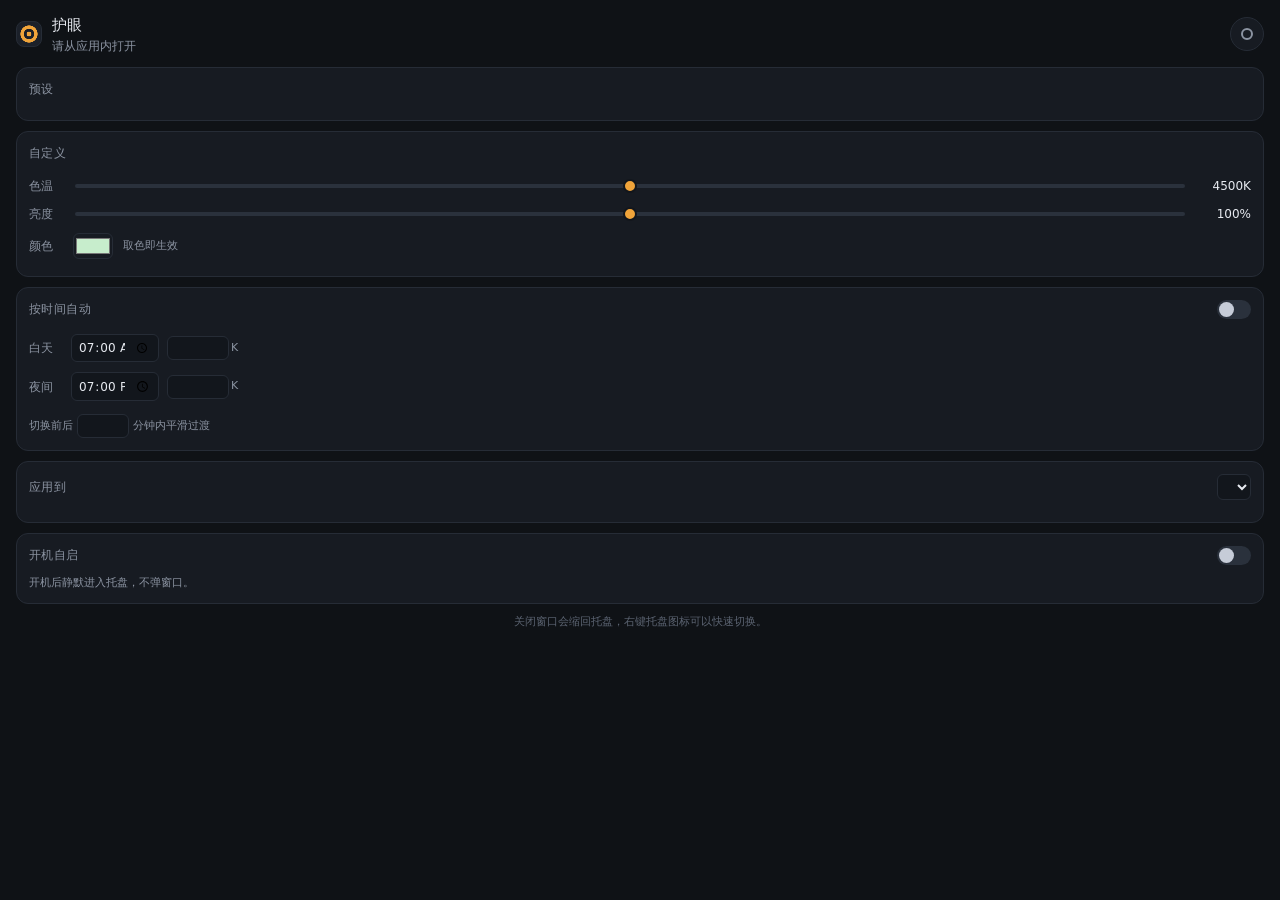
==== app/ui/index.html @ b0a9543a "feat: 初始版本，Windows 双屏护眼工具 - 通过 Gamma 查找表调节色温与滤色，按显示器设备名逐屏独立下发 - Tauri 托盘外壳：7 个预设、自定义色温/亮度/取色、按时间自动平滑" ====
<!doctype html>
<html lang="zh-CN">
  <head>
    <meta charset="utf-8" />
    <meta name="viewport" content="width=device-width, initial-scale=1" />
    <title>护眼</title>
    <link rel="stylesheet" href="style.css" />
  </head>
  <body>
    <header class="head">
      <div class="brand">
        <div class="mark"></div>
        <div class="brand-text">
          <h1>护眼</h1>
          <p id="status" class="sub">正在读取…</p>
        </div>
      </div>
      <button id="power" class="power" title="开关护眼">
        <span class="power-ring"></span>
      </button>
    </header>

    <div id="hdr-warn" class="warn hidden">
      检测到有屏幕开启了 HDR，那块屏上色温调整不会生效。
    </div>

    <section class="card">
      <h2>预设</h2>
      <div id="presets" class="presets"></div>
    </section>

    <section class="card">
      <h2>自定义</h2>
      <p id="autoNote" class="hint hidden">
        自动模式已接管色温，这里的色温暂不生效；亮度仍然有效。
      </p>
      <div class="row">
        <label for="kelvin">色温</label>
        <input id="kelvin" type="range" min="1000" max="6500" step="50" />
        <span id="kelvinVal" class="val">4500K</span>
      </div>
      <div class="row">
        <label for="brightness">亮度</label>
        <input id="brightness" type="range" min="20" max="100" step="1" />
        <span id="brightnessVal" class="val">100%</span>
      </div>
      <div class="row">
        <label for="color">颜色</label>
        <input id="color" type="color" value="#c7edcc" />
        <span class="val muted">取色即生效</span>
      </div>
    </section>

    <section class="card">
      <div class="card-head">
        <h2>按时间自动</h2>
        <label class="switch">
          <input id="auto" type="checkbox" />
          <span class="slider"></span>
        </label>
      </div>
      <div class="schedule">
        <div class="row">
          <label for="dayStart">白天</label>
          <input id="dayStart" type="time" value="07:00" />
          <input id="dayK" class="num" type="number" min="1000" max="6500" step="100" />
          <span class="unit">K</span>
        </div>
        <div class="row">
          <label for="nightStart">夜间</label>
          <input id="nightStart" type="time" value="19:00" />
          <input id="nightK" class="num" type="number" min="1000" max="6500" step="100" />
          <span class="unit">K</span>
        </div>
        <p class="hint">
          切换前后 <input id="transition" class="num small" type="number" min="0" max="180" step="10" /> 分钟内平滑过渡
        </p>
      </div>
    </section>

    <section class="card">
      <div class="card-head">
        <h2>应用到</h2>
        <select id="target"></select>
      </div>
    </section>

    <section class="card">
      <div class="card-head">
        <h2>开机自启</h2>
        <label class="switch">
          <input id="autostart" type="checkbox" />
          <span class="slider"></span>
        </label>
      </div>
      <p class="hint">开机后静默进入托盘，不弹窗口。</p>
    </section>

    <footer class="foot">
      关闭窗口会缩回托盘，右键托盘图标可以快速切换。
    </footer>

    <script src="main.js"></script>
  </body>
</html>
---- app/ui/style.css ----
:root {
  --bg: #0f1216;
  --card: #171b22;
  --border: #262c36;
  --text: #e7eaf0;
  --muted: #8b93a1;
  --accent: #f0a43a;
  --accent-soft: rgba(240, 164, 58, 0.14);
}

* {
  box-sizing: border-box;
}

html,
body {
  margin: 0;
  padding: 0;
  background: var(--bg);
  color: var(--text);
  font-family: system-ui, "Microsoft YaHei", "PingFang SC", sans-serif;
  font-size: 13px;
  line-height: 1.5;
}

body {
  padding: 14px 16px 18px;
  user-select: none;
  -webkit-user-select: none;
}

.hidden {
  display: none !important;
}

.head {
  display: flex;
  align-items: center;
  justify-content: space-between;
  margin-bottom: 12px;
}

.brand {
  display: flex;
  align-items: center;
  gap: 10px;
}

.mark {
  width: 26px;
  height: 26px;
  border-radius: 8px;
  background: radial-gradient(circle at center, var(--accent) 0 2.2px, transparent 2.6px),
    radial-gradient(circle at center, transparent 0 5px, var(--accent) 5.4px 8.4px, transparent 8.8px),
    #1b2029;
  border: 1px solid var(--border);
}

h1 {
  margin: 0;
  font-size: 15px;
  font-weight: 500;
  letter-spacing: 0.3px;
}

.sub {
  margin: 1px 0 0;
  font-size: 11.5px;
  color: var(--muted);
}

.power {
  width: 34px;
  height: 34px;
  border-radius: 50%;
  border: 1px solid var(--border);
  background: var(--card);
  display: grid;
  place-items: center;
  cursor: pointer;
  transition: border-color 0.15s, background 0.15s;
}

.power-ring {
  width: 12px;
  height: 12px;
  border-radius: 50%;
  border: 2px solid var(--muted);
  transition: border-color 0.15s, box-shadow 0.15s;
}

.power.on .power-ring {
  border-color: var(--accent);
  box-shadow: 0 0 10px rgba(240, 164, 58, 0.45);
}

.power:hover {
  border-color: #3a4351;
}

.warn {
  margin-bottom: 10px;
  padding: 8px 10px;
  border-radius: 8px;
  border: 1px solid rgba(240, 164, 58, 0.35);
  background: rgba(240, 164, 58, 0.08);
  color: #e5c48c;
  font-size: 11.5px;
}

.card {
  background: var(--card);
  border: 1px solid var(--border);
  border-radius: 12px;
  padding: 12px;
  margin-bottom: 10px;
}

.card h2 {
  margin: 0 0 10px;
  font-size: 12px;
  font-weight: 500;
  color: var(--muted);
  letter-spacing: 0.4px;
}

.card-head {
  display: flex;
  align-items: center;
  justify-content: space-between;
  margin-bottom: 10px;
}

.card-head h2 {
  margin: 0;
}

.presets {
  display: grid;
  grid-template-columns: repeat(4, 1fr);
  gap: 8px;
}

.preset {
  background: #12161c;
  border: 1px solid var(--border);
  border-radius: 9px;
  padding: 8px 6px 7px;
  cursor: pointer;
  text-align: center;
  transition: border-color 0.15s, background 0.15s, transform 0.1s;
}

.preset:hover {
  border-color: #3a4351;
  transform: translateY(-1px);
}

.preset.active {
  border-color: var(--accent);
  background: var(--accent-soft);
}

.swatch {
  width: 18px;
  height: 18px;
  border-radius: 50%;
  margin: 0 auto 6px;
  border: 1px solid rgba(255, 255, 255, 0.14);
}

.preset-name {
  font-size: 11.5px;
  color: var(--text);
}

.row {
  display: flex;
  align-items: center;
  gap: 10px;
  padding: 5px 0;
}

.row label {
  width: 34px;
  flex: none;
  color: var(--muted);
  font-size: 12px;
}

.val {
  min-width: 54px;
  text-align: right;
  font-variant-numeric: tabular-nums;
  color: var(--text);
  font-size: 12px;
}

.muted {
  color: var(--muted);
  font-size: 11px;
  min-width: auto;
}

input[type="range"] {
  -webkit-appearance: none;
  appearance: none;
  flex: 1;
  height: 4px;
  border-radius: 2px;
  background: #2a313c;
  outline: none;
}

input[type="range"]::-webkit-slider-thumb {
  -webkit-appearance: none;
  width: 14px;
  height: 14px;
  border-radius: 50%;
  background: var(--accent);
  cursor: pointer;
  border: 2px solid #12161c;
}

input[type="color"] {
  width: 40px;
  height: 26px;
  padding: 0;
  border: 1px solid var(--border);
  border-radius: 6px;
  background: transparent;
  cursor: pointer;
}

input[type="time"],
input.num,
select {
  background: #12161c;
  border: 1px solid var(--border);
  border-radius: 6px;
  color: var(--text);
  font-size: 12px;
  padding: 4px 6px;
  font-family: inherit;
  outline: none;
}

input[type="time"] {
  width: 88px;
}

input.num {
  width: 62px;
  text-align: right;
  font-variant-numeric: tabular-nums;
}

input.num.small {
  width: 52px;
}

.unit {
  color: var(--muted);
  font-size: 11px;
  margin-left: -6px;
}

.schedule .row {
  gap: 8px;
}

.hint {
  margin: 8px 0 0;
  color: var(--muted);
  font-size: 11px;
  display: flex;
  align-items: center;
  gap: 4px;
}

select {
  max-width: 220px;
}

.switch {
  position: relative;
  width: 34px;
  height: 19px;
  flex: none;
  cursor: pointer;
}

.switch input {
  opacity: 0;
  width: 0;
  height: 0;
}

.slider {
  position: absolute;
  inset: 0;
  background: #2a313c;
  border-radius: 10px;
  transition: background 0.15s;
}

.slider::before {
  content: "";
  position: absolute;
  width: 15px;
  height: 15px;
  left: 2px;
  top: 2px;
  border-radius: 50%;
  background: #c6ccd8;
  transition: transform 0.15s, background 0.15s;
}

.switch input:checked + .slider {
  background: rgba(240, 164, 58, 0.5);
}

.switch input:checked + .slider::before {
  transform: translateX(15px);
  background: var(--accent);
}

.foot {
  color: #5b6371;
  font-size: 10.5px;
  text-align: center;
  margin-top: 4px;
}

.disabled {
  opacity: 0.42;
  pointer-events: none;
}
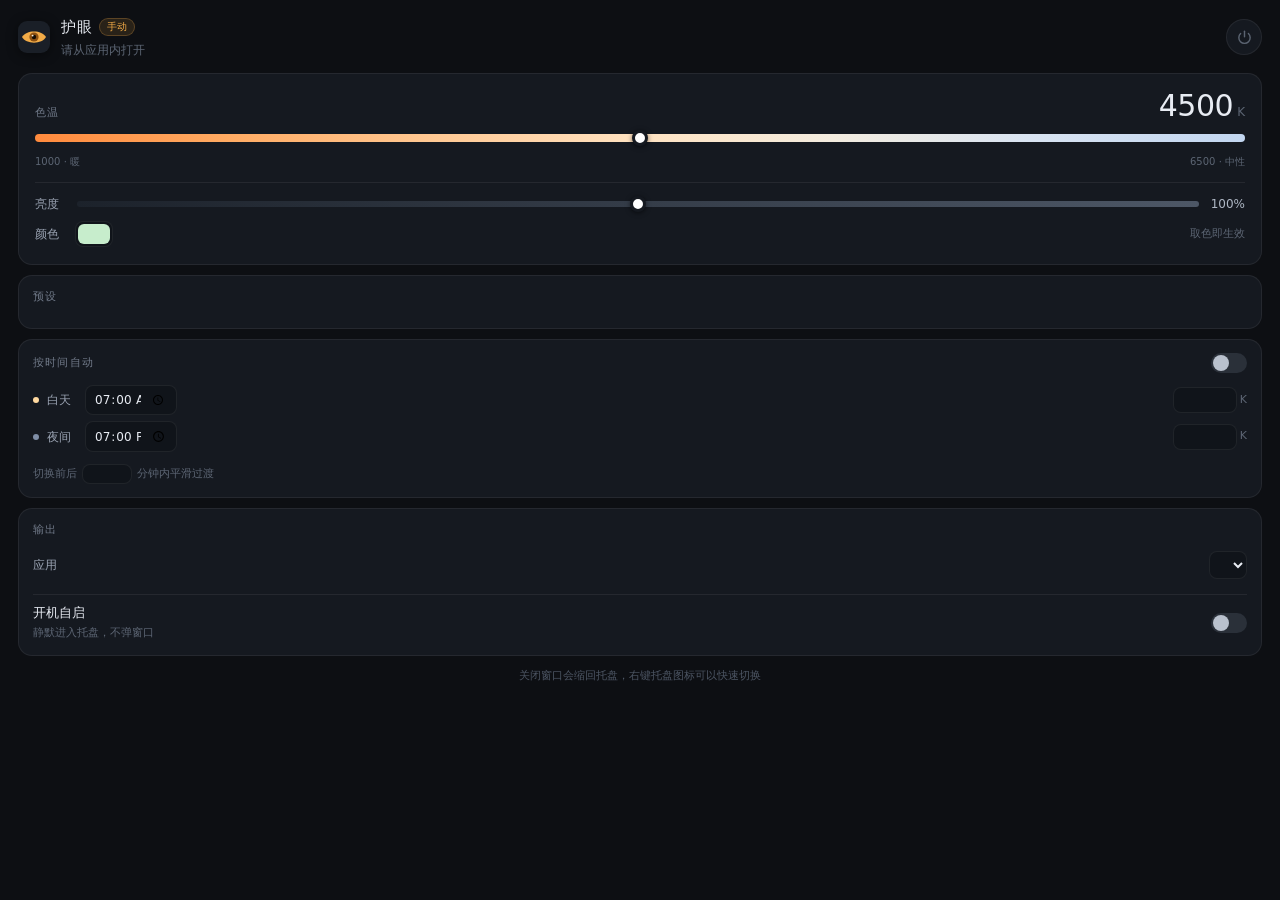
==== commit 17fa49c5: "style: 重做界面与图标，修复任务栏不显示 - 界面重排：大号色温读数、冷暖渐变滑杆、预设卡片网格，输出设置合并为一张卡 - 图标改为杏仁眼造型，32px 下仍能辨认 - 修复窗口从未被显示导致任" ====
--- a/app/ui/index.html
+++ b/app/ui/index.html
@@ -9,14 +9,32 @@
   <body>
     <header class="head">
       <div class="brand">
-        <div class="mark"></div>
-        <div class="brand-text">
-          <h1>护眼</h1>
+        <svg class="mark" viewBox="0 0 32 32" aria-hidden="true">
+          <rect width="32" height="32" rx="9" fill="#1a1f27" />
+          <path d="M4 16 C8 8.5, 24 8.5, 28 16 C24 23.5, 8 23.5, 4 16 Z" fill="#f2ab47" />
+          <circle cx="16" cy="16" r="4.6" fill="#8c5112" />
+          <circle cx="16" cy="16" r="2.2" fill="#140d05" />
+          <circle cx="14.6" cy="14.6" r="0.95" fill="#fff2dc" />
+        </svg>
+        <div class="titles">
+          <div class="title-row">
+            <h1>护眼</h1>
+            <span id="mode" class="pill">手动</span>
+          </div>
           <p id="status" class="sub">正在读取…</p>
         </div>
       </div>
-      <button id="power" class="power" title="开关护眼">
-        <span class="power-ring"></span>
+      <button id="power" class="power" title="开关护眼" aria-label="开关护眼">
+        <svg viewBox="0 0 24 24" aria-hidden="true">
+          <path d="M12 3v8" stroke="currentColor" stroke-width="2" stroke-linecap="round" fill="none" />
+          <path
+            d="M6.5 6.5a8 8 0 1 0 11 0"
+            stroke="currentColor"
+            stroke-width="2"
+            stroke-linecap="round"
+            fill="none"
+          />
+        </svg>
       </button>
     </header>
 
@@ -24,81 +42,97 @@
       检测到有屏幕开启了 HDR，那块屏上色温调整不会生效。
     </div>
 
-    <section class="card">
-      <h2>预设</h2>
-      <div id="presets" class="presets"></div>
-    </section>
+    <main>
+      <section class="card hero">
+        <div class="hero-top">
+          <span class="label">色温</span>
+          <span class="big"><span id="kelvinNum">4500</span><i>K</i></span>
+        </div>
+        <input id="kelvin" class="range-temp" type="range" min="1000" max="6500" step="50" />
+        <div class="scale">
+          <span>1000 · 暖</span>
+          <span>6500 · 中性</span>
+        </div>
 
-    <section class="card">
-      <h2>自定义</h2>
-      <p id="autoNote" class="hint hidden">
-        自动模式已接管色温，这里的色温暂不生效；亮度仍然有效。
-      </p>
-      <div class="row">
-        <label for="kelvin">色温</label>
-        <input id="kelvin" type="range" min="1000" max="6500" step="50" />
-        <span id="kelvinVal" class="val">4500K</span>
-      </div>
-      <div class="row">
-        <label for="brightness">亮度</label>
-        <input id="brightness" type="range" min="20" max="100" step="1" />
-        <span id="brightnessVal" class="val">100%</span>
-      </div>
-      <div class="row">
-        <label for="color">颜色</label>
-        <input id="color" type="color" value="#c7edcc" />
-        <span class="val muted">取色即生效</span>
-      </div>
-    </section>
+        <div class="divider"></div>
 
-    <section class="card">
-      <div class="card-head">
-        <h2>按时间自动</h2>
-        <label class="switch">
-          <input id="auto" type="checkbox" />
-          <span class="slider"></span>
-        </label>
-      </div>
-      <div class="schedule">
         <div class="row">
-          <label for="dayStart">白天</label>
-          <input id="dayStart" type="time" value="07:00" />
-          <input id="dayK" class="num" type="number" min="1000" max="6500" step="100" />
-          <span class="unit">K</span>
+          <label for="brightness">亮度</label>
+          <input id="brightness" class="range-dim" type="range" min="20" max="100" />
+          <span id="brightnessVal" class="val">100%</span>
         </div>
         <div class="row">
-          <label for="nightStart">夜间</label>
-          <input id="nightStart" type="time" value="19:00" />
-          <input id="nightK" class="num" type="number" min="1000" max="6500" step="100" />
-          <span class="unit">K</span>
+          <label for="color">颜色</label>
+          <input id="color" type="color" value="#c7edcc" />
+          <span class="val muted">取色即生效</span>
         </div>
-        <p class="hint">
-          切换前后 <input id="transition" class="num small" type="number" min="0" max="180" step="10" /> 分钟内平滑过渡
+
+        <p id="autoNote" class="hint hidden">
+          自动模式已接管色温，上面的色温暂不生效；亮度仍然有效。
         </p>
-      </div>
-    </section>
+      </section>
 
-    <section class="card">
-      <div class="card-head">
-        <h2>应用到</h2>
-        <select id="target"></select>
-      </div>
-    </section>
+      <section class="card">
+        <div class="card-head">
+          <h2>预设</h2>
+        </div>
+        <div id="presets" class="presets"></div>
+      </section>
 
-    <section class="card">
-      <div class="card-head">
-        <h2>开机自启</h2>
-        <label class="switch">
-          <input id="autostart" type="checkbox" />
-          <span class="slider"></span>
-        </label>
-      </div>
-      <p class="hint">开机后静默进入托盘，不弹窗口。</p>
-    </section>
+      <section class="card">
+        <div class="card-head">
+          <h2>按时间自动</h2>
+          <label class="switch">
+            <input id="auto" type="checkbox" />
+            <span class="slider"></span>
+          </label>
+        </div>
+        <div class="schedule">
+          <div class="time-row">
+            <span class="dot day"></span>
+            <span class="time-label">白天</span>
+            <input id="dayStart" type="time" value="07:00" />
+            <input id="dayK" class="num" type="number" min="1000" max="6500" step="100" />
+            <span class="unit">K</span>
+          </div>
+          <div class="time-row">
+            <span class="dot night"></span>
+            <span class="time-label">夜间</span>
+            <input id="nightStart" type="time" value="19:00" />
+            <input id="nightK" class="num" type="number" min="1000" max="6500" step="100" />
+            <span class="unit">K</span>
+          </div>
+          <p class="hint">
+            切换前后
+            <input id="transition" class="num small" type="number" min="0" max="180" step="10" />
+            分钟内平滑过渡
+          </p>
+        </div>
+      </section>
 
-    <footer class="foot">
-      关闭窗口会缩回托盘，右键托盘图标可以快速切换。
-    </footer>
+      <section class="card">
+        <div class="card-head">
+          <h2>输出</h2>
+        </div>
+        <div class="row">
+          <label for="target">应用</label>
+          <select id="target"></select>
+        </div>
+        <div class="divider soft"></div>
+        <div class="switch-row">
+          <div class="switch-text">
+            <div class="switch-title">开机自启</div>
+            <div class="switch-desc">静默进入托盘，不弹窗口</div>
+          </div>
+          <label class="switch">
+            <input id="autostart" type="checkbox" />
+            <span class="slider"></span>
+          </label>
+        </div>
+      </section>
+    </main>
+
+    <footer class="foot">关闭窗口会缩回托盘，右键托盘图标可以快速切换</footer>
 
     <script src="main.js"></script>
   </body>
--- a/app/ui/style.css
+++ b/app/ui/style.css
@@ -1,11 +1,14 @@
 :root {
-  --bg: #0f1216;
-  --card: #171b22;
-  --border: #262c36;
-  --text: #e7eaf0;
-  --muted: #8b93a1;
-  --accent: #f0a43a;
-  --accent-soft: rgba(240, 164, 58, 0.14);
+  --bg: #0d0f13;
+  --surface: #151920;
+  --surface-2: #10141a;
+  --line: rgba(255, 255, 255, 0.065);
+  --line-strong: rgba(255, 255, 255, 0.14);
+  --text: #e8ecf3;
+  --dim: #9aa3b2;
+  --faint: #5c6573;
+  --accent: #f2ab47;
+  --accent-soft: rgba(242, 171, 71, 0.12);
 }
 
 * {
@@ -24,11 +27,24 @@
 }
 
 body {
-  padding: 14px 16px 18px;
+  padding: 16px 18px 10px;
   user-select: none;
   -webkit-user-select: none;
 }
 
+::-webkit-scrollbar {
+  width: 8px;
+}
+
+::-webkit-scrollbar-thumb {
+  background: #262c36;
+  border-radius: 4px;
+}
+
+::-webkit-scrollbar-track {
+  background: transparent;
+}
+
 .hidden {
   display: none !important;
 }
@@ -37,102 +53,272 @@
   display: flex;
   align-items: center;
   justify-content: space-between;
-  margin-bottom: 12px;
+  margin-bottom: 14px;
 }
 
 .brand {
   display: flex;
   align-items: center;
-  gap: 10px;
+  gap: 11px;
+  min-width: 0;
 }
 
 .mark {
-  width: 26px;
-  height: 26px;
-  border-radius: 8px;
-  background: radial-gradient(circle at center, var(--accent) 0 2.2px, transparent 2.6px),
-    radial-gradient(circle at center, transparent 0 5px, var(--accent) 5.4px 8.4px, transparent 8.8px),
-    #1b2029;
-  border: 1px solid var(--border);
+  width: 32px;
+  height: 32px;
+  flex: none;
+  filter: drop-shadow(0 2px 6px rgba(0, 0, 0, 0.45));
+}
+
+.titles {
+  min-width: 0;
+}
+
+.title-row {
+  display: flex;
+  align-items: center;
+  gap: 7px;
 }
 
 h1 {
   margin: 0;
   font-size: 15px;
   font-weight: 500;
-  letter-spacing: 0.3px;
+  letter-spacing: 0.5px;
+}
+
+.pill {
+  font-size: 10px;
+  line-height: 1;
+  padding: 3px 7px;
+  border-radius: 999px;
+  color: var(--accent);
+  background: var(--accent-soft);
+  border: 1px solid rgba(242, 171, 71, 0.25);
+}
+
+.pill.off {
+  color: var(--faint);
+  background: rgba(255, 255, 255, 0.04);
+  border-color: var(--line);
 }
 
 .sub {
-  margin: 1px 0 0;
+  margin: 3px 0 0;
   font-size: 11.5px;
-  color: var(--muted);
+  color: var(--faint);
+  white-space: nowrap;
+  overflow: hidden;
+  text-overflow: ellipsis;
 }
 
 .power {
-  width: 34px;
-  height: 34px;
+  width: 36px;
+  height: 36px;
+  flex: none;
   border-radius: 50%;
-  border: 1px solid var(--border);
-  background: var(--card);
+  border: 1px solid var(--line);
+  background: var(--surface);
+  color: var(--faint);
   display: grid;
   place-items: center;
   cursor: pointer;
-  transition: border-color 0.15s, background 0.15s;
-}
-
-.power-ring {
-  width: 12px;
-  height: 12px;
-  border-radius: 50%;
-  border: 2px solid var(--muted);
-  transition: border-color 0.15s, box-shadow 0.15s;
-}
-
-.power.on .power-ring {
-  border-color: var(--accent);
-  box-shadow: 0 0 10px rgba(240, 164, 58, 0.45);
+  transition: color 0.18s, border-color 0.18s, box-shadow 0.18s, transform 0.1s;
+}
+
+.power svg {
+  width: 17px;
+  height: 17px;
 }
 
 .power:hover {
-  border-color: #3a4351;
+  border-color: var(--line-strong);
+  color: var(--dim);
+}
+
+.power:active {
+  transform: scale(0.94);
+}
+
+.power.on {
+  color: var(--accent);
+  border-color: rgba(242, 171, 71, 0.45);
+  box-shadow: 0 0 14px rgba(242, 171, 71, 0.18);
 }
 
 .warn {
   margin-bottom: 10px;
-  padding: 8px 10px;
+  padding: 9px 11px;
+  border-radius: 10px;
+  border: 1px solid rgba(242, 171, 71, 0.25);
+  background: rgba(242, 171, 71, 0.07);
+  color: #dcbe8c;
+  font-size: 11.5px;
+  line-height: 1.6;
+}
+
+.card {
+  background: var(--surface);
+  border: 1px solid var(--line);
+  border-radius: 14px;
+  padding: 13px 14px;
+  margin-bottom: 10px;
+}
+
+.card h2 {
+  margin: 0;
+  font-size: 11px;
+  font-weight: 500;
+  letter-spacing: 1.2px;
+  color: #717a89;
+}
+
+.card-head {
+  display: flex;
+  align-items: center;
+  justify-content: space-between;
+  margin-bottom: 9px;
+}
+
+.hero {
+  padding: 15px 16px 13px;
+}
+
+.hero-top {
+  display: flex;
+  align-items: baseline;
+  justify-content: space-between;
+  margin-bottom: 2px;
+}
+
+.label {
+  font-size: 11px;
+  letter-spacing: 1.2px;
+  color: #717a89;
+}
+
+.big {
+  font-size: 30px;
+  font-weight: 300;
+  letter-spacing: -0.5px;
+  font-variant-numeric: tabular-nums;
+  line-height: 1.1;
+}
+
+.big i {
+  font-style: normal;
+  font-size: 12px;
+  color: var(--faint);
+  margin-left: 4px;
+  letter-spacing: 0;
+}
+
+input[type="range"] {
+  -webkit-appearance: none;
+  appearance: none;
+  width: 100%;
+  outline: none;
+  border-radius: 5px;
+  cursor: pointer;
+}
+
+input[type="range"]::-webkit-slider-thumb {
+  -webkit-appearance: none;
+  width: 16px;
+  height: 16px;
+  border-radius: 50%;
+  background: #ffffff;
+  border: 3px solid var(--surface);
+  box-shadow: 0 1px 5px rgba(0, 0, 0, 0.55);
+  cursor: grab;
+}
+
+input[type="range"]::-webkit-slider-thumb:active {
+  cursor: grabbing;
+}
+
+.range-temp {
+  height: 8px;
+  margin: 10px 0 0;
+  background: linear-gradient(
+    90deg,
+    #ff8a3d 0%,
+    #ffab63 16%,
+    #ffc994 33%,
+    #ffe3c2 50%,
+    #f3ecdf 66%,
+    #d9e4f2 82%,
+    #c2d6f0 100%
+  );
+}
+
+.range-dim {
+  height: 6px;
+  background: linear-gradient(90deg, #1c222b, #4d5766);
+}
+
+.scale {
+  display: flex;
+  justify-content: space-between;
+  margin-top: 7px;
+  font-size: 10px;
+  color: var(--faint);
+}
+
+.divider {
+  height: 1px;
+  background: var(--line);
+  margin: 13px 0 8px;
+}
+
+.divider.soft {
+  margin: 11px 0 9px;
+}
+
+.row {
+  display: flex;
+  align-items: center;
+  gap: 10px;
+  padding: 4px 0;
+}
+
+.row label {
+  width: 30px;
+  flex: none;
+  font-size: 12px;
+  color: var(--dim);
+}
+
+.val {
+  margin-left: auto;
+  font-size: 12px;
+  color: #aeb7c4;
+  font-variant-numeric: tabular-nums;
+  white-space: nowrap;
+}
+
+.val.muted {
+  color: var(--faint);
+  font-size: 11px;
+}
+
+input[type="color"] {
+  width: 38px;
+  height: 26px;
+  padding: 2px;
+  border: 1px solid var(--line);
   border-radius: 8px;
-  border: 1px solid rgba(240, 164, 58, 0.35);
-  background: rgba(240, 164, 58, 0.08);
-  color: #e5c48c;
-  font-size: 11.5px;
-}
-
-.card {
-  background: var(--card);
-  border: 1px solid var(--border);
-  border-radius: 12px;
-  padding: 12px;
-  margin-bottom: 10px;
-}
-
-.card h2 {
-  margin: 0 0 10px;
-  font-size: 12px;
-  font-weight: 500;
-  color: var(--muted);
-  letter-spacing: 0.4px;
-}
-
-.card-head {
-  display: flex;
-  align-items: center;
-  justify-content: space-between;
-  margin-bottom: 10px;
-}
-
-.card-head h2 {
-  margin: 0;
+  background: var(--surface-2);
+  cursor: pointer;
+}
+
+input[type="color"]::-webkit-color-swatch-wrapper {
+  padding: 0;
+}
+
+input[type="color"]::-webkit-color-swatch {
+  border: none;
+  border-radius: 6px;
 }
 
 .presets {
@@ -142,150 +328,137 @@
 }
 
 .preset {
-  background: #12161c;
-  border: 1px solid var(--border);
-  border-radius: 9px;
-  padding: 8px 6px 7px;
+  display: flex;
+  flex-direction: column;
+  align-items: center;
+  gap: 7px;
+  padding: 10px 4px 8px;
+  background: var(--surface-2);
+  border: 1px solid var(--line);
+  border-radius: 11px;
   cursor: pointer;
-  text-align: center;
-  transition: border-color 0.15s, background 0.15s, transform 0.1s;
+  transition: border-color 0.16s, background 0.16s, transform 0.1s;
 }
 
 .preset:hover {
-  border-color: #3a4351;
+  border-color: var(--line-strong);
   transform: translateY(-1px);
 }
 
+.preset:active {
+  transform: translateY(0);
+}
+
 .preset.active {
-  border-color: var(--accent);
+  border-color: rgba(242, 171, 71, 0.5);
   background: var(--accent-soft);
 }
 
-.swatch {
-  width: 18px;
-  height: 18px;
+.sw {
+  width: 20px;
+  height: 20px;
   border-radius: 50%;
-  margin: 0 auto 6px;
-  border: 1px solid rgba(255, 255, 255, 0.14);
-}
-
-.preset-name {
-  font-size: 11.5px;
-  color: var(--text);
-}
-
-.row {
-  display: flex;
-  align-items: center;
-  gap: 10px;
-  padding: 5px 0;
-}
-
-.row label {
-  width: 34px;
+  border: 1px solid rgba(255, 255, 255, 0.18);
+  box-shadow: inset 0 -3px 6px rgba(0, 0, 0, 0.22);
+}
+
+.nm {
+  font-size: 11px;
+  color: #c4ccd8;
+  line-height: 1;
+}
+
+.preset.active .nm {
+  color: var(--accent);
+}
+
+.schedule .time-row {
+  display: flex;
+  align-items: center;
+  gap: 8px;
+  padding: 3px 0;
+}
+
+.dot {
+  width: 6px;
+  height: 6px;
+  border-radius: 50%;
   flex: none;
-  color: var(--muted);
+}
+
+.dot.day {
+  background: #ffd9a0;
+}
+
+.dot.night {
+  background: #7f8ea6;
+}
+
+.time-label {
+  width: 30px;
   font-size: 12px;
-}
-
-.val {
-  min-width: 54px;
-  text-align: right;
-  font-variant-numeric: tabular-nums;
-  color: var(--text);
-  font-size: 12px;
-}
-
-.muted {
-  color: var(--muted);
-  font-size: 11px;
-  min-width: auto;
-}
-
-input[type="range"] {
-  -webkit-appearance: none;
-  appearance: none;
-  flex: 1;
-  height: 4px;
-  border-radius: 2px;
-  background: #2a313c;
-  outline: none;
-}
-
-input[type="range"]::-webkit-slider-thumb {
-  -webkit-appearance: none;
-  width: 14px;
-  height: 14px;
-  border-radius: 50%;
-  background: var(--accent);
-  cursor: pointer;
-  border: 2px solid #12161c;
-}
-
-input[type="color"] {
-  width: 40px;
-  height: 26px;
-  padding: 0;
-  border: 1px solid var(--border);
-  border-radius: 6px;
-  background: transparent;
-  cursor: pointer;
+  color: var(--dim);
 }
 
 input[type="time"],
 input.num,
 select {
-  background: #12161c;
-  border: 1px solid var(--border);
-  border-radius: 6px;
+  background: var(--surface-2);
+  border: 1px solid var(--line);
+  border-radius: 8px;
   color: var(--text);
   font-size: 12px;
-  padding: 4px 6px;
+  padding: 5px 8px;
   font-family: inherit;
   outline: none;
+  transition: border-color 0.16s;
+}
+
+input[type="time"]:hover,
+input.num:hover,
+select:hover {
+  border-color: var(--line-strong);
+}
+
+input[type="time"]:focus,
+input.num:focus,
+select:focus {
+  border-color: rgba(242, 171, 71, 0.45);
 }
 
 input[type="time"] {
-  width: 88px;
+  width: 92px;
 }
 
 input.num {
-  width: 62px;
+  width: 64px;
   text-align: right;
   font-variant-numeric: tabular-nums;
+  margin-left: auto;
 }
 
 input.num.small {
-  width: 52px;
+  width: 50px;
+  margin-left: 0;
+  display: inline-block;
+  padding: 2px 6px;
 }
 
 .unit {
-  color: var(--muted);
-  font-size: 11px;
-  margin-left: -6px;
-}
-
-.schedule .row {
-  gap: 8px;
-}
-
-.hint {
-  margin: 8px 0 0;
-  color: var(--muted);
-  font-size: 11px;
-  display: flex;
-  align-items: center;
-  gap: 4px;
+  color: var(--faint);
+  font-size: 11px;
+  margin-left: -5px;
 }
 
 select {
-  max-width: 220px;
+  margin-left: auto;
+  max-width: 230px;
 }
 
 .switch {
   position: relative;
-  width: 34px;
-  height: 19px;
+  width: 36px;
+  height: 20px;
   flex: none;
   cursor: pointer;
 }
@@ -299,40 +472,64 @@
 .slider {
   position: absolute;
   inset: 0;
-  background: #2a313c;
+  background: #2a3039;
   border-radius: 10px;
-  transition: background 0.15s;
+  transition: background 0.18s;
 }
 
 .slider::before {
   content: "";
   position: absolute;
-  width: 15px;
-  height: 15px;
+  width: 16px;
+  height: 16px;
   left: 2px;
   top: 2px;
   border-radius: 50%;
-  background: #c6ccd8;
-  transition: transform 0.15s, background 0.15s;
+  background: #b9c1cd;
+  transition: transform 0.18s, background 0.18s;
 }
 
 .switch input:checked + .slider {
-  background: rgba(240, 164, 58, 0.5);
+  background: rgba(242, 171, 71, 0.55);
 }
 
 .switch input:checked + .slider::before {
-  transform: translateX(15px);
+  transform: translateX(16px);
   background: var(--accent);
 }
 
+.switch-row {
+  display: flex;
+  align-items: center;
+  justify-content: space-between;
+  gap: 12px;
+}
+
+.switch-title {
+  font-size: 12.5px;
+  color: var(--text);
+}
+
+.switch-desc {
+  margin-top: 2px;
+  font-size: 11px;
+  color: var(--faint);
+}
+
+.hint {
+  margin: 9px 0 0;
+  font-size: 11px;
+  line-height: 1.7;
+  color: var(--faint);
+  display: flex;
+  align-items: center;
+  gap: 5px;
+  flex-wrap: wrap;
+}
+
 .foot {
-  color: #5b6371;
+  margin: 12px 0 2px;
+  text-align: center;
   font-size: 10.5px;
-  text-align: center;
-  margin-top: 4px;
-}
-
-.disabled {
-  opacity: 0.42;
-  pointer-events: none;
-}
+  color: #4c5563;
+}
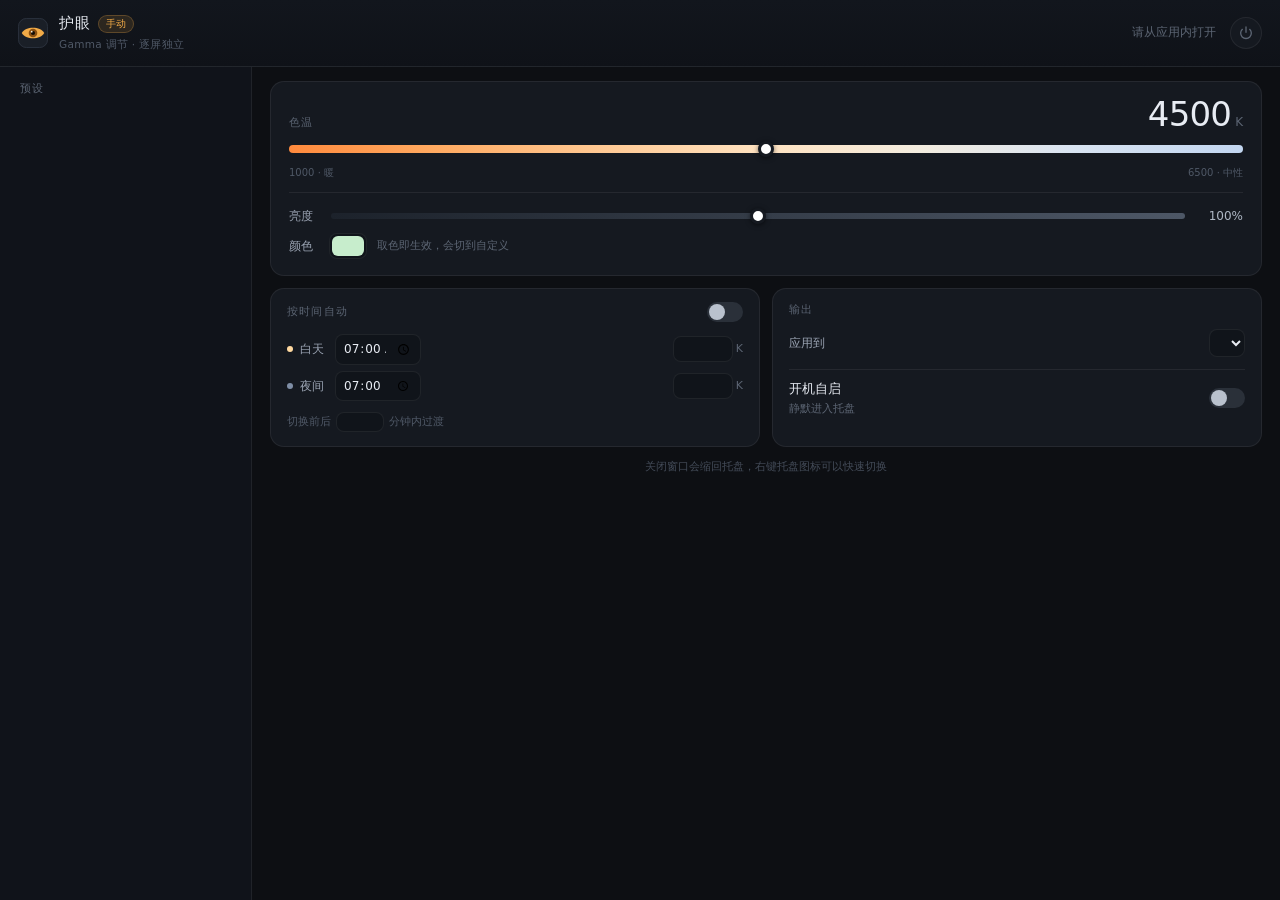
==== commit e54923fc: "style: 改为左右分栏布局，去掉竖向卡片流 - 左侧固定一列预设（圆点 + 名称 + 数值），右侧为操作区 - 主区改为上「色温」下「自动 / 输出」两栏，窗口从 470x856 变为 880x5" ====
--- a/app/ui/index.html
+++ b/app/ui/index.html
@@ -7,10 +7,11 @@
     <link rel="stylesheet" href="style.css" />
   </head>
   <body>
-    <header class="head">
+    <header class="top">
       <div class="brand">
         <svg class="mark" viewBox="0 0 32 32" aria-hidden="true">
           <rect width="32" height="32" rx="9" fill="#1a1f27" />
+          <rect x="0.5" y="0.5" width="31" height="31" rx="8.5" fill="none" stroke="#2b323d" />
           <path d="M4 16 C8 8.5, 24 8.5, 28 16 C24 23.5, 8 23.5, 4 16 Z" fill="#f2ab47" />
           <circle cx="16" cy="16" r="4.6" fill="#8c5112" />
           <circle cx="16" cy="16" r="2.2" fill="#140d05" />
@@ -21,118 +22,122 @@
             <h1>护眼</h1>
             <span id="mode" class="pill">手动</span>
           </div>
-          <p id="status" class="sub">正在读取…</p>
+          <p class="sub">Gamma 调节 · 逐屏独立</p>
         </div>
       </div>
-      <button id="power" class="power" title="开关护眼" aria-label="开关护眼">
-        <svg viewBox="0 0 24 24" aria-hidden="true">
-          <path d="M12 3v8" stroke="currentColor" stroke-width="2" stroke-linecap="round" fill="none" />
-          <path
-            d="M6.5 6.5a8 8 0 1 0 11 0"
-            stroke="currentColor"
-            stroke-width="2"
-            stroke-linecap="round"
-            fill="none"
-          />
-        </svg>
-      </button>
+
+      <div class="top-right">
+        <span id="status" class="status">正在读取…</span>
+        <button id="power" class="power" title="开关护眼" aria-label="开关护眼">
+          <svg viewBox="0 0 24 24" aria-hidden="true">
+            <path d="M12 3v8" stroke="currentColor" stroke-width="2" stroke-linecap="round" fill="none" />
+            <path
+              d="M6.5 6.5a8 8 0 1 0 11 0"
+              stroke="currentColor"
+              stroke-width="2"
+              stroke-linecap="round"
+              fill="none"
+            />
+          </svg>
+        </button>
+      </div>
     </header>
 
     <div id="hdr-warn" class="warn hidden">
       检测到有屏幕开启了 HDR，那块屏上色温调整不会生效。
     </div>
 
-    <main>
-      <section class="card hero">
-        <div class="hero-top">
-          <span class="label">色温</span>
-          <span class="big"><span id="kelvinNum">4500</span><i>K</i></span>
-        </div>
-        <input id="kelvin" class="range-temp" type="range" min="1000" max="6500" step="50" />
-        <div class="scale">
-          <span>1000 · 暖</span>
-          <span>6500 · 中性</span>
+    <div class="body">
+      <aside class="side">
+        <div class="side-label">预设</div>
+        <div id="presets" class="preset-list"></div>
+      </aside>
+
+      <main class="main">
+        <section class="hero">
+          <div class="hero-head">
+            <span class="label">色温</span>
+            <span class="big"><span id="kelvinNum">4500</span><i>K</i></span>
+          </div>
+          <input id="kelvin" class="range-temp" type="range" min="1000" max="6500" step="50" />
+          <div class="scale">
+            <span>1000 · 暖</span>
+            <span>6500 · 中性</span>
+          </div>
+
+          <div class="rows">
+            <div class="row">
+              <label for="brightness">亮度</label>
+              <input id="brightness" class="range-dim" type="range" min="20" max="100" />
+              <span id="brightnessVal" class="val">100%</span>
+            </div>
+            <div class="row">
+              <label for="color">颜色</label>
+              <input id="color" type="color" value="#c7edcc" />
+              <span class="val muted">取色即生效，会切到自定义</span>
+            </div>
+          </div>
+
+          <p id="autoNote" class="hint hidden">
+            自动模式已接管色温，上面的色温暂不生效；亮度仍然有效。
+          </p>
+        </section>
+
+        <div class="grid2">
+          <section class="panel">
+            <div class="panel-head">
+              <h2>按时间自动</h2>
+              <label class="switch">
+                <input id="auto" type="checkbox" />
+                <span class="slider"></span>
+              </label>
+            </div>
+
+            <div class="time-row">
+              <span class="dot day"></span>
+              <span class="time-label">白天</span>
+              <input id="dayStart" type="time" value="07:00" />
+              <input id="dayK" class="num" type="number" min="1000" max="6500" step="100" />
+              <span class="unit">K</span>
+            </div>
+            <div class="time-row">
+              <span class="dot night"></span>
+              <span class="time-label">夜间</span>
+              <input id="nightStart" type="time" value="19:00" />
+              <input id="nightK" class="num" type="number" min="1000" max="6500" step="100" />
+              <span class="unit">K</span>
+            </div>
+            <p class="hint">
+              切换前后 <input id="transition" class="num small" type="number" min="0" max="180" step="10" /> 分钟内过渡
+            </p>
+          </section>
+
+          <section class="panel">
+            <div class="panel-head">
+              <h2>输出</h2>
+            </div>
+
+            <div class="field">
+              <label for="target">应用到</label>
+              <select id="target"></select>
+            </div>
+
+            <div class="switch-row">
+              <div class="switch-text">
+                <div class="switch-title">开机自启</div>
+                <div class="switch-desc">静默进入托盘</div>
+              </div>
+              <label class="switch">
+                <input id="autostart" type="checkbox" />
+                <span class="slider"></span>
+              </label>
+            </div>
+          </section>
         </div>
 
-        <div class="divider"></div>
-
-        <div class="row">
-          <label for="brightness">亮度</label>
-          <input id="brightness" class="range-dim" type="range" min="20" max="100" />
-          <span id="brightnessVal" class="val">100%</span>
-        </div>
-        <div class="row">
-          <label for="color">颜色</label>
-          <input id="color" type="color" value="#c7edcc" />
-          <span class="val muted">取色即生效</span>
-        </div>
-
-        <p id="autoNote" class="hint hidden">
-          自动模式已接管色温，上面的色温暂不生效；亮度仍然有效。
-        </p>
-      </section>
-
-      <section class="card">
-        <div class="card-head">
-          <h2>预设</h2>
-        </div>
-        <div id="presets" class="presets"></div>
-      </section>
-
-      <section class="card">
-        <div class="card-head">
-          <h2>按时间自动</h2>
-          <label class="switch">
-            <input id="auto" type="checkbox" />
-            <span class="slider"></span>
-          </label>
-        </div>
-        <div class="schedule">
-          <div class="time-row">
-            <span class="dot day"></span>
-            <span class="time-label">白天</span>
-            <input id="dayStart" type="time" value="07:00" />
-            <input id="dayK" class="num" type="number" min="1000" max="6500" step="100" />
-            <span class="unit">K</span>
-          </div>
-          <div class="time-row">
-            <span class="dot night"></span>
-            <span class="time-label">夜间</span>
-            <input id="nightStart" type="time" value="19:00" />
-            <input id="nightK" class="num" type="number" min="1000" max="6500" step="100" />
-            <span class="unit">K</span>
-          </div>
-          <p class="hint">
-            切换前后
-            <input id="transition" class="num small" type="number" min="0" max="180" step="10" />
-            分钟内平滑过渡
-          </p>
-        </div>
-      </section>
-
-      <section class="card">
-        <div class="card-head">
-          <h2>输出</h2>
-        </div>
-        <div class="row">
-          <label for="target">应用</label>
-          <select id="target"></select>
-        </div>
-        <div class="divider soft"></div>
-        <div class="switch-row">
-          <div class="switch-text">
-            <div class="switch-title">开机自启</div>
-            <div class="switch-desc">静默进入托盘，不弹窗口</div>
-          </div>
-          <label class="switch">
-            <input id="autostart" type="checkbox" />
-            <span class="slider"></span>
-          </label>
-        </div>
-      </section>
-    </main>
-
-    <footer class="foot">关闭窗口会缩回托盘，右键托盘图标可以快速切换</footer>
+        <p class="foot">关闭窗口会缩回托盘，右键托盘图标可以快速切换</p>
+      </main>
+    </div>
 
     <script src="main.js"></script>
   </body>
--- a/app/ui/style.css
+++ b/app/ui/style.css
@@ -19,15 +19,18 @@
 body {
   margin: 0;
   padding: 0;
+  height: 100%;
+}
+
+body {
+  display: flex;
+  flex-direction: column;
+  overflow: hidden;
   background: var(--bg);
   color: var(--text);
   font-family: system-ui, "Microsoft YaHei", "PingFang SC", sans-serif;
   font-size: 13px;
   line-height: 1.5;
-}
-
-body {
-  padding: 16px 18px 10px;
   user-select: none;
   -webkit-user-select: none;
 }
@@ -49,11 +52,17 @@
   display: none !important;
 }
 
-.head {
+/* ---------- 顶栏 ---------- */
+
+.top {
+  flex: none;
   display: flex;
   align-items: center;
   justify-content: space-between;
-  margin-bottom: 14px;
+  gap: 16px;
+  padding: 13px 18px;
+  border-bottom: 1px solid var(--line);
+  background: linear-gradient(180deg, #12161d, #0f1218);
 }
 
 .brand {
@@ -64,10 +73,9 @@
 }
 
 .mark {
-  width: 32px;
-  height: 32px;
-  flex: none;
-  filter: drop-shadow(0 2px 6px rgba(0, 0, 0, 0.45));
+  width: 30px;
+  height: 30px;
+  flex: none;
 }
 
 .titles {
@@ -77,12 +85,12 @@
 .title-row {
   display: flex;
   align-items: center;
-  gap: 7px;
+  gap: 8px;
 }
 
 h1 {
   margin: 0;
-  font-size: 15px;
+  font-size: 14.5px;
   font-weight: 500;
   letter-spacing: 0.5px;
 }
@@ -104,7 +112,20 @@
 }
 
 .sub {
-  margin: 3px 0 0;
+  margin: 2px 0 0;
+  font-size: 10.5px;
+  color: #4f5866;
+  letter-spacing: 0.3px;
+}
+
+.top-right {
+  display: flex;
+  align-items: center;
+  gap: 14px;
+  min-width: 0;
+}
+
+.status {
   font-size: 11.5px;
   color: var(--faint);
   white-space: nowrap;
@@ -113,8 +134,8 @@
 }
 
 .power {
-  width: 36px;
-  height: 36px;
+  width: 32px;
+  height: 32px;
   flex: none;
   border-radius: 50%;
   border: 1px solid var(--line);
@@ -127,8 +148,8 @@
 }
 
 .power svg {
-  width: 17px;
-  height: 17px;
+  width: 16px;
+  height: 16px;
 }
 
 .power:hover {
@@ -147,62 +168,136 @@
 }
 
 .warn {
-  margin-bottom: 10px;
-  padding: 9px 11px;
+  flex: none;
+  margin: 10px 18px 0;
+  padding: 8px 11px;
   border-radius: 10px;
   border: 1px solid rgba(242, 171, 71, 0.25);
   background: rgba(242, 171, 71, 0.07);
   color: #dcbe8c;
   font-size: 11.5px;
-  line-height: 1.6;
-}
-
-.card {
+}
+
+/* ---------- 主体：左预设 / 右操作 ---------- */
+
+.body {
+  flex: 1;
+  display: flex;
+  min-height: 0;
+}
+
+.side {
+  width: 252px;
+  flex: none;
+  padding: 14px 10px;
+  background: #10131a;
+  border-right: 1px solid var(--line);
+  overflow-y: auto;
+}
+
+.side-label {
+  padding: 0 10px 8px;
+  font-size: 10.5px;
+  letter-spacing: 1.2px;
+  color: #5a6371;
+}
+
+.preset-list {
+  display: flex;
+  flex-direction: column;
+  gap: 2px;
+}
+
+.p-item {
+  display: flex;
+  align-items: center;
+  gap: 10px;
+  width: 100%;
+  padding: 8px 10px;
+  border: 1px solid transparent;
+  border-radius: 9px;
+  background: transparent;
+  cursor: pointer;
+  text-align: left;
+  font-family: inherit;
+  transition: background 0.14s, border-color 0.14s;
+}
+
+.p-item:hover {
+  background: rgba(255, 255, 255, 0.04);
+}
+
+.p-item.active {
+  background: var(--accent-soft);
+  border-color: rgba(242, 171, 71, 0.22);
+}
+
+.sw {
+  width: 15px;
+  height: 15px;
+  flex: none;
+  border-radius: 50%;
+  border: 1px solid rgba(255, 255, 255, 0.16);
+  box-shadow: inset 0 -3px 6px rgba(0, 0, 0, 0.22);
+}
+
+.p-name {
+  flex: 1;
+  font-size: 12.5px;
+  color: #c4ccd8;
+}
+
+.p-val {
+  font-size: 10.5px;
+  color: #4f5866;
+  font-variant-numeric: tabular-nums;
+}
+
+.p-item.active .p-name {
+  color: var(--accent);
+}
+
+.p-item.active .p-val {
+  color: rgba(242, 171, 71, 0.6);
+}
+
+/* ---------- 右侧主区 ---------- */
+
+.main {
+  flex: 1;
+  min-width: 0;
+  padding: 14px 18px 10px;
+  display: flex;
+  flex-direction: column;
+  gap: 12px;
+  overflow-y: auto;
+}
+
+.hero {
   background: var(--surface);
   border: 1px solid var(--line);
   border-radius: 14px;
-  padding: 13px 14px;
-  margin-bottom: 10px;
-}
-
-.card h2 {
-  margin: 0;
-  font-size: 11px;
-  font-weight: 500;
-  letter-spacing: 1.2px;
-  color: #717a89;
-}
-
-.card-head {
-  display: flex;
-  align-items: center;
-  justify-content: space-between;
-  margin-bottom: 9px;
-}
-
-.hero {
-  padding: 15px 16px 13px;
-}
-
-.hero-top {
+  padding: 15px 18px 12px;
+}
+
+.hero-head {
   display: flex;
   align-items: baseline;
   justify-content: space-between;
-  margin-bottom: 2px;
 }
 
 .label {
-  font-size: 11px;
+  font-size: 10.5px;
   letter-spacing: 1.2px;
-  color: #717a89;
+  color: #5a6371;
 }
 
 .big {
-  font-size: 30px;
+  font-size: 34px;
   font-weight: 300;
-  letter-spacing: -0.5px;
+  letter-spacing: -0.8px;
+  line-height: 1;
   font-variant-numeric: tabular-nums;
-  line-height: 1.1;
 }
 
 .big i {
@@ -239,7 +334,7 @@
 
 .range-temp {
   height: 8px;
-  margin: 10px 0 0;
+  margin: 14px 0 0;
   background: linear-gradient(
     90deg,
     #ff8a3d 0%,
@@ -262,17 +357,13 @@
   justify-content: space-between;
   margin-top: 7px;
   font-size: 10px;
-  color: var(--faint);
-}
-
-.divider {
-  height: 1px;
-  background: var(--line);
-  margin: 13px 0 8px;
-}
-
-.divider.soft {
-  margin: 11px 0 9px;
+  color: #4f5866;
+}
+
+.rows {
+  margin-top: 12px;
+  padding-top: 10px;
+  border-top: 1px solid var(--line);
 }
 
 .row {
@@ -289,8 +380,13 @@
   color: var(--dim);
 }
 
+.row input[type="range"] {
+  flex: 1;
+}
+
 .val {
-  margin-left: auto;
+  width: 46px;
+  text-align: right;
   font-size: 12px;
   color: #aeb7c4;
   font-variant-numeric: tabular-nums;
@@ -298,6 +394,7 @@
 }
 
 .val.muted {
+  width: auto;
   color: var(--faint);
   font-size: 11px;
 }
@@ -321,61 +418,38 @@
   border-radius: 6px;
 }
 
-.presets {
+.grid2 {
   display: grid;
-  grid-template-columns: repeat(4, 1fr);
-  gap: 8px;
-}
-
-.preset {
-  display: flex;
-  flex-direction: column;
+  grid-template-columns: 1fr 1fr;
+  gap: 12px;
+}
+
+.panel {
+  background: var(--surface);
+  border: 1px solid var(--line);
+  border-radius: 14px;
+  padding: 13px 16px 14px;
+}
+
+.panel-head {
+  display: flex;
+  align-items: center;
+  justify-content: space-between;
+  margin-bottom: 9px;
+}
+
+.panel h2 {
+  margin: 0;
+  font-size: 10.5px;
+  font-weight: 500;
+  letter-spacing: 1.2px;
+  color: #5a6371;
+}
+
+.time-row {
+  display: flex;
   align-items: center;
   gap: 7px;
-  padding: 10px 4px 8px;
-  background: var(--surface-2);
-  border: 1px solid var(--line);
-  border-radius: 11px;
-  cursor: pointer;
-  transition: border-color 0.16s, background 0.16s, transform 0.1s;
-}
-
-.preset:hover {
-  border-color: var(--line-strong);
-  transform: translateY(-1px);
-}
-
-.preset:active {
-  transform: translateY(0);
-}
-
-.preset.active {
-  border-color: rgba(242, 171, 71, 0.5);
-  background: var(--accent-soft);
-}
-
-.sw {
-  width: 20px;
-  height: 20px;
-  border-radius: 50%;
-  border: 1px solid rgba(255, 255, 255, 0.18);
-  box-shadow: inset 0 -3px 6px rgba(0, 0, 0, 0.22);
-}
-
-.nm {
-  font-size: 11px;
-  color: #c4ccd8;
-  line-height: 1;
-}
-
-.preset.active .nm {
-  color: var(--accent);
-}
-
-.schedule .time-row {
-  display: flex;
-  align-items: center;
-  gap: 8px;
   padding: 3px 0;
 }
 
@@ -395,7 +469,7 @@
 }
 
 .time-label {
-  width: 30px;
+  width: 28px;
   font-size: 12px;
   color: var(--dim);
 }
@@ -408,7 +482,7 @@
   border-radius: 8px;
   color: var(--text);
   font-size: 12px;
-  padding: 5px 8px;
+  padding: 5px 7px;
   font-family: inherit;
   outline: none;
   transition: border-color 0.16s;
@@ -427,18 +501,18 @@
 }
 
 input[type="time"] {
-  width: 92px;
+  width: 86px;
 }
 
 input.num {
-  width: 64px;
+  width: 60px;
   text-align: right;
   font-variant-numeric: tabular-nums;
   margin-left: auto;
 }
 
 input.num.small {
-  width: 50px;
+  width: 48px;
   margin-left: 0;
   display: inline-block;
   padding: 2px 6px;
@@ -447,12 +521,24 @@
 .unit {
   color: var(--faint);
   font-size: 11px;
-  margin-left: -5px;
+  margin-left: -4px;
+}
+
+.field {
+  display: flex;
+  align-items: center;
+  justify-content: space-between;
+  gap: 10px;
+  padding: 2px 0 4px;
+}
+
+.field label {
+  font-size: 12px;
+  color: var(--dim);
 }
 
 select {
-  margin-left: auto;
-  max-width: 230px;
+  max-width: 180px;
 }
 
 .switch {
@@ -503,6 +589,9 @@
   align-items: center;
   justify-content: space-between;
   gap: 12px;
+  margin-top: 8px;
+  padding-top: 10px;
+  border-top: 1px solid var(--line);
 }
 
 .switch-title {
@@ -517,10 +606,10 @@
 }
 
 .hint {
-  margin: 9px 0 0;
+  margin: 8px 0 0;
   font-size: 11px;
   line-height: 1.7;
-  color: var(--faint);
+  color: #4f5866;
   display: flex;
   align-items: center;
   gap: 5px;
@@ -528,8 +617,9 @@
 }
 
 .foot {
-  margin: 12px 0 2px;
+  margin: 0;
+  padding-bottom: 2px;
   text-align: center;
   font-size: 10.5px;
-  color: #4c5563;
-}
+  color: #434b58;
+}
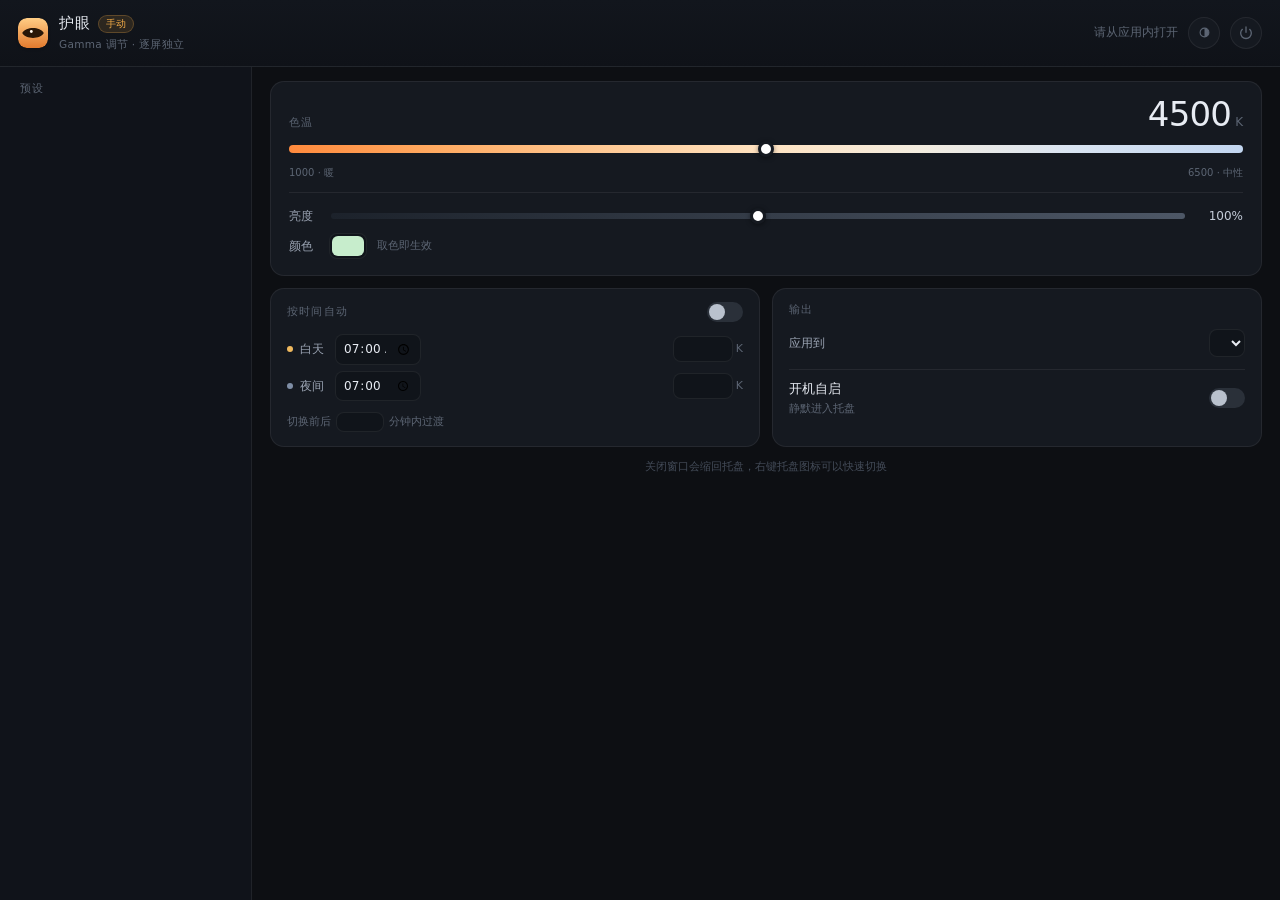
==== commit 8be0e8f6: "feat: 暖色眼睛图标，新增白天/黑夜主题 - 图标改为琥珀渐变底 + 深色眼睛，任务栏里更容易辨认 - 主题支持 跟随系统 / 白天 / 黑夜 三档，顶栏按钮循环切换 - 浅色是暖纸色底而不是纯白" ====
--- a/app/ui/index.html
+++ b/app/ui/index.html
@@ -1,5 +1,5 @@
 <!doctype html>
-<html lang="zh-CN">
+<html lang="zh-CN" data-theme="dark" data-mode="system">
   <head>
     <meta charset="utf-8" />
     <meta name="viewport" content="width=device-width, initial-scale=1" />
@@ -10,12 +10,15 @@
     <header class="top">
       <div class="brand">
         <svg class="mark" viewBox="0 0 32 32" aria-hidden="true">
-          <rect width="32" height="32" rx="9" fill="#1a1f27" />
-          <rect x="0.5" y="0.5" width="31" height="31" rx="8.5" fill="none" stroke="#2b323d" />
-          <path d="M4 16 C8 8.5, 24 8.5, 28 16 C24 23.5, 8 23.5, 4 16 Z" fill="#f2ab47" />
-          <circle cx="16" cy="16" r="4.6" fill="#8c5112" />
-          <circle cx="16" cy="16" r="2.2" fill="#140d05" />
-          <circle cx="14.6" cy="14.6" r="0.95" fill="#fff2dc" />
+          <defs>
+            <linearGradient id="mk" x1="0" y1="0" x2="0" y2="1">
+              <stop offset="0" stop-color="#ffcd85" />
+              <stop offset="1" stop-color="#e27a2e" />
+            </linearGradient>
+          </defs>
+          <rect width="32" height="32" rx="9" fill="url(#mk)" />
+          <path d="M4.5 16 C8.5 9, 23.5 9, 27.5 16 C23.5 23, 8.5 23, 4.5 16 Z" fill="#281708" />
+          <circle cx="14.2" cy="14.4" r="1.5" fill="#fffaf0" />
         </svg>
         <div class="titles">
           <div class="title-row">
@@ -28,6 +31,32 @@
 
       <div class="top-right">
         <span id="status" class="status">正在读取…</span>
+
+        <button id="theme" class="icon-btn" title="主题：跟随系统">
+          <svg class="ti ti-auto" viewBox="0 0 24 24" aria-hidden="true">
+            <circle cx="12" cy="12" r="7" fill="none" stroke="currentColor" stroke-width="1.8" />
+            <path d="M12 5a7 7 0 0 1 0 14z" fill="currentColor" />
+          </svg>
+          <svg class="ti ti-light" viewBox="0 0 24 24" aria-hidden="true">
+            <circle cx="12" cy="12" r="4" fill="none" stroke="currentColor" stroke-width="1.8" />
+            <path
+              d="M12 2.5v2M12 19.5v2M2.5 12h2M19.5 12h2M5.2 5.2l1.4 1.4M17.4 17.4l1.4 1.4M18.8 5.2l-1.4 1.4M6.6 17.4l-1.4 1.4"
+              stroke="currentColor"
+              stroke-width="1.8"
+              stroke-linecap="round"
+            />
+          </svg>
+          <svg class="ti ti-dark" viewBox="0 0 24 24" aria-hidden="true">
+            <path
+              d="M20 14.6A8.2 8.2 0 0 1 9.4 4a7.6 7.6 0 1 0 10.6 10.6z"
+              fill="none"
+              stroke="currentColor"
+              stroke-width="1.8"
+              stroke-linejoin="round"
+            />
+          </svg>
+        </button>
+
         <button id="power" class="power" title="开关护眼" aria-label="开关护眼">
           <svg viewBox="0 0 24 24" aria-hidden="true">
             <path d="M12 3v8" stroke="currentColor" stroke-width="2" stroke-linecap="round" fill="none" />
@@ -56,7 +85,10 @@
       <main class="main">
         <section class="hero">
           <div class="hero-head">
-            <span class="label">色温</span>
+            <div class="hero-head-left">
+              <span class="label">色温</span>
+              <span id="autoNote" class="tag hidden">自动接管中</span>
+            </div>
             <span class="big"><span id="kelvinNum">4500</span><i>K</i></span>
           </div>
           <input id="kelvin" class="range-temp" type="range" min="1000" max="6500" step="50" />
@@ -74,13 +106,9 @@
             <div class="row">
               <label for="color">颜色</label>
               <input id="color" type="color" value="#c7edcc" />
-              <span class="val muted">取色即生效，会切到自定义</span>
+              <span class="val muted">取色即生效</span>
             </div>
           </div>
-
-          <p id="autoNote" class="hint hidden">
-            自动模式已接管色温，上面的色温暂不生效；亮度仍然有效。
-          </p>
         </section>
 
         <div class="grid2">
--- a/app/ui/style.css
+++ b/app/ui/style.css
@@ -5,10 +5,55 @@
   --line: rgba(255, 255, 255, 0.065);
   --line-strong: rgba(255, 255, 255, 0.14);
   --text: #e8ecf3;
+  --text-soft: #c4ccd8;
   --dim: #9aa3b2;
   --faint: #5c6573;
+  --label: #5a6371;
+  --foot: #434b58;
+  --hover: rgba(255, 255, 255, 0.04);
+  --track: #2a3039;
+  --knob: #b9c1cd;
+  --dim-a: #1c222b;
+  --dim-b: #4d5766;
+  --top-a: #12161d;
+  --top-b: #0f1218;
+  --side-bg: #10131a;
+  --scroll: #262c36;
+  --shadow: none;
   --accent: #f2ab47;
   --accent-soft: rgba(242, 171, 71, 0.12);
+  --accent-line: rgba(242, 171, 71, 0.25);
+  --warn-text: #dcbe8c;
+  --warn-bg: rgba(242, 171, 71, 0.07);
+}
+
+:root[data-theme="light"] {
+  --bg: #f0ede7;
+  --surface: #fbf9f5;
+  --surface-2: #f3f0ea;
+  --line: rgba(40, 32, 20, 0.09);
+  --line-strong: rgba(40, 32, 20, 0.18);
+  --text: #23272e;
+  --text-soft: #464c56;
+  --dim: #5b6169;
+  --faint: #8a9099;
+  --label: #8f959e;
+  --foot: #a8adb5;
+  --hover: rgba(40, 32, 20, 0.045);
+  --track: #ddd8d0;
+  --knob: #ffffff;
+  --dim-a: #e2ddd4;
+  --dim-b: #c6bfb2;
+  --top-a: #faf8f4;
+  --top-b: #f1eee8;
+  --side-bg: #ebe7e0;
+  --scroll: #d6d0c6;
+  --shadow: 0 1px 2px rgba(60, 45, 25, 0.05), 0 4px 14px rgba(60, 45, 25, 0.05);
+  --accent: #c9761f;
+  --accent-soft: rgba(201, 118, 31, 0.1);
+  --accent-line: rgba(201, 118, 31, 0.28);
+  --warn-text: #8a5a18;
+  --warn-bg: rgba(201, 118, 31, 0.08);
 }
 
 * {
@@ -33,6 +78,7 @@
   line-height: 1.5;
   user-select: none;
   -webkit-user-select: none;
+  transition: background 0.2s, color 0.2s;
 }
 
 ::-webkit-scrollbar {
@@ -40,7 +86,7 @@
 }
 
 ::-webkit-scrollbar-thumb {
-  background: #262c36;
+  background: var(--scroll);
   border-radius: 4px;
 }
 
@@ -62,7 +108,7 @@
   gap: 16px;
   padding: 13px 18px;
   border-bottom: 1px solid var(--line);
-  background: linear-gradient(180deg, #12161d, #0f1218);
+  background: linear-gradient(180deg, var(--top-a), var(--top-b));
 }
 
 .brand {
@@ -76,6 +122,8 @@
   width: 30px;
   height: 30px;
   flex: none;
+  border-radius: 9px;
+  box-shadow: 0 1px 3px rgba(0, 0, 0, 0.18);
 }
 
 .titles {
@@ -102,26 +150,26 @@
   border-radius: 999px;
   color: var(--accent);
   background: var(--accent-soft);
-  border: 1px solid rgba(242, 171, 71, 0.25);
+  border: 1px solid var(--accent-line);
 }
 
 .pill.off {
   color: var(--faint);
-  background: rgba(255, 255, 255, 0.04);
+  background: var(--hover);
   border-color: var(--line);
 }
 
 .sub {
   margin: 2px 0 0;
   font-size: 10.5px;
-  color: #4f5866;
+  color: var(--faint);
   letter-spacing: 0.3px;
 }
 
 .top-right {
   display: flex;
   align-items: center;
-  gap: 14px;
+  gap: 10px;
   min-width: 0;
 }
 
@@ -133,7 +181,8 @@
   text-overflow: ellipsis;
 }
 
-.power {
+.power,
+.icon-btn {
   width: 32px;
   height: 32px;
   flex: none;
@@ -152,19 +201,33 @@
   height: 16px;
 }
 
-.power:hover {
+.power:hover,
+.icon-btn:hover {
   border-color: var(--line-strong);
   color: var(--dim);
 }
 
-.power:active {
+.power:active,
+.icon-btn:active {
   transform: scale(0.94);
 }
 
 .power.on {
   color: var(--accent);
-  border-color: rgba(242, 171, 71, 0.45);
+  border-color: var(--accent-line);
   box-shadow: 0 0 14px rgba(242, 171, 71, 0.18);
+}
+
+.ti {
+  width: 15px;
+  height: 15px;
+  display: none;
+}
+
+:root[data-mode="system"] .ti-auto,
+:root[data-mode="light"] .ti-light,
+:root[data-mode="dark"] .ti-dark {
+  display: block;
 }
 
 .warn {
@@ -172,13 +235,13 @@
   margin: 10px 18px 0;
   padding: 8px 11px;
   border-radius: 10px;
-  border: 1px solid rgba(242, 171, 71, 0.25);
-  background: rgba(242, 171, 71, 0.07);
-  color: #dcbe8c;
+  border: 1px solid var(--accent-line);
+  background: var(--warn-bg);
+  color: var(--warn-text);
   font-size: 11.5px;
 }
 
-/* ---------- 主体：左预设 / 右操作 ---------- */
+/* ---------- 主体 ---------- */
 
 .body {
   flex: 1;
@@ -190,16 +253,17 @@
   width: 252px;
   flex: none;
   padding: 14px 10px;
-  background: #10131a;
+  background: var(--side-bg);
   border-right: 1px solid var(--line);
   overflow-y: auto;
+  transition: background 0.2s;
 }
 
 .side-label {
   padding: 0 10px 8px;
   font-size: 10.5px;
   letter-spacing: 1.2px;
-  color: #5a6371;
+  color: var(--label);
 }
 
 .preset-list {
@@ -224,12 +288,12 @@
 }
 
 .p-item:hover {
-  background: rgba(255, 255, 255, 0.04);
+  background: var(--hover);
 }
 
 .p-item.active {
   background: var(--accent-soft);
-  border-color: rgba(242, 171, 71, 0.22);
+  border-color: var(--accent-line);
 }
 
 .sw {
@@ -237,19 +301,19 @@
   height: 15px;
   flex: none;
   border-radius: 50%;
-  border: 1px solid rgba(255, 255, 255, 0.16);
-  box-shadow: inset 0 -3px 6px rgba(0, 0, 0, 0.22);
+  border: 1px solid var(--line-strong);
+  box-shadow: inset 0 -3px 6px rgba(0, 0, 0, 0.16);
 }
 
 .p-name {
   flex: 1;
   font-size: 12.5px;
-  color: #c4ccd8;
+  color: var(--text-soft);
 }
 
 .p-val {
   font-size: 10.5px;
-  color: #4f5866;
+  color: var(--faint);
   font-variant-numeric: tabular-nums;
 }
 
@@ -258,7 +322,8 @@
 }
 
 .p-item.active .p-val {
-  color: rgba(242, 171, 71, 0.6);
+  color: var(--accent);
+  opacity: 0.65;
 }
 
 /* ---------- 右侧主区 ---------- */
@@ -278,18 +343,41 @@
   border: 1px solid var(--line);
   border-radius: 14px;
   padding: 15px 18px 12px;
+  box-shadow: var(--shadow);
 }
 
 .hero-head {
   display: flex;
   align-items: baseline;
   justify-content: space-between;
+}
+
+.hero-head-left {
+  display: flex;
+  align-items: center;
+  gap: 8px;
+}
+
+.tag {
+  font-size: 10px;
+  line-height: 1;
+  padding: 3px 6px;
+  border-radius: 999px;
+  color: var(--accent);
+  background: var(--accent-soft);
+  border: 1px solid var(--accent-line);
+  letter-spacing: 0;
+  transform: translateY(-1px);
+}
+
+.range-temp.dim {
+  opacity: 0.45;
 }
 
 .label {
   font-size: 10.5px;
   letter-spacing: 1.2px;
-  color: #5a6371;
+  color: var(--label);
 }
 
 .big {
@@ -324,7 +412,7 @@
   border-radius: 50%;
   background: #ffffff;
   border: 3px solid var(--surface);
-  box-shadow: 0 1px 5px rgba(0, 0, 0, 0.55);
+  box-shadow: 0 1px 5px rgba(0, 0, 0, 0.45);
   cursor: grab;
 }
 
@@ -349,7 +437,7 @@
 
 .range-dim {
   height: 6px;
-  background: linear-gradient(90deg, #1c222b, #4d5766);
+  background: linear-gradient(90deg, var(--dim-a), var(--dim-b));
 }
 
 .scale {
@@ -357,7 +445,7 @@
   justify-content: space-between;
   margin-top: 7px;
   font-size: 10px;
-  color: #4f5866;
+  color: var(--faint);
 }
 
 .rows {
@@ -388,7 +476,7 @@
   width: 46px;
   text-align: right;
   font-size: 12px;
-  color: #aeb7c4;
+  color: var(--text-soft);
   font-variant-numeric: tabular-nums;
   white-space: nowrap;
 }
@@ -429,6 +517,7 @@
   border: 1px solid var(--line);
   border-radius: 14px;
   padding: 13px 16px 14px;
+  box-shadow: var(--shadow);
 }
 
 .panel-head {
@@ -443,7 +532,7 @@
   font-size: 10.5px;
   font-weight: 500;
   letter-spacing: 1.2px;
-  color: #5a6371;
+  color: var(--label);
 }
 
 .time-row {
@@ -461,7 +550,7 @@
 }
 
 .dot.day {
-  background: #ffd9a0;
+  background: #f0b95e;
 }
 
 .dot.night {
@@ -485,7 +574,7 @@
   padding: 5px 7px;
   font-family: inherit;
   outline: none;
-  transition: border-color 0.16s;
+  transition: border-color 0.16s, background 0.2s;
 }
 
 input[type="time"]:hover,
@@ -497,7 +586,7 @@
 input[type="time"]:focus,
 input.num:focus,
 select:focus {
-  border-color: rgba(242, 171, 71, 0.45);
+  border-color: var(--accent-line);
 }
 
 input[type="time"] {
@@ -558,7 +647,7 @@
 .slider {
   position: absolute;
   inset: 0;
-  background: #2a3039;
+  background: var(--track);
   border-radius: 10px;
   transition: background 0.18s;
 }
@@ -571,12 +660,12 @@
   left: 2px;
   top: 2px;
   border-radius: 50%;
-  background: #b9c1cd;
+  background: var(--knob);
   transition: transform 0.18s, background 0.18s;
 }
 
 .switch input:checked + .slider {
-  background: rgba(242, 171, 71, 0.55);
+  background: var(--accent-line);
 }
 
 .switch input:checked + .slider::before {
@@ -609,7 +698,7 @@
   margin: 8px 0 0;
   font-size: 11px;
   line-height: 1.7;
-  color: #4f5866;
+  color: var(--faint);
   display: flex;
   align-items: center;
   gap: 5px;
@@ -621,5 +710,5 @@
   padding-bottom: 2px;
   text-align: center;
   font-size: 10.5px;
-  color: #434b58;
-}
+  color: var(--foot);
+}
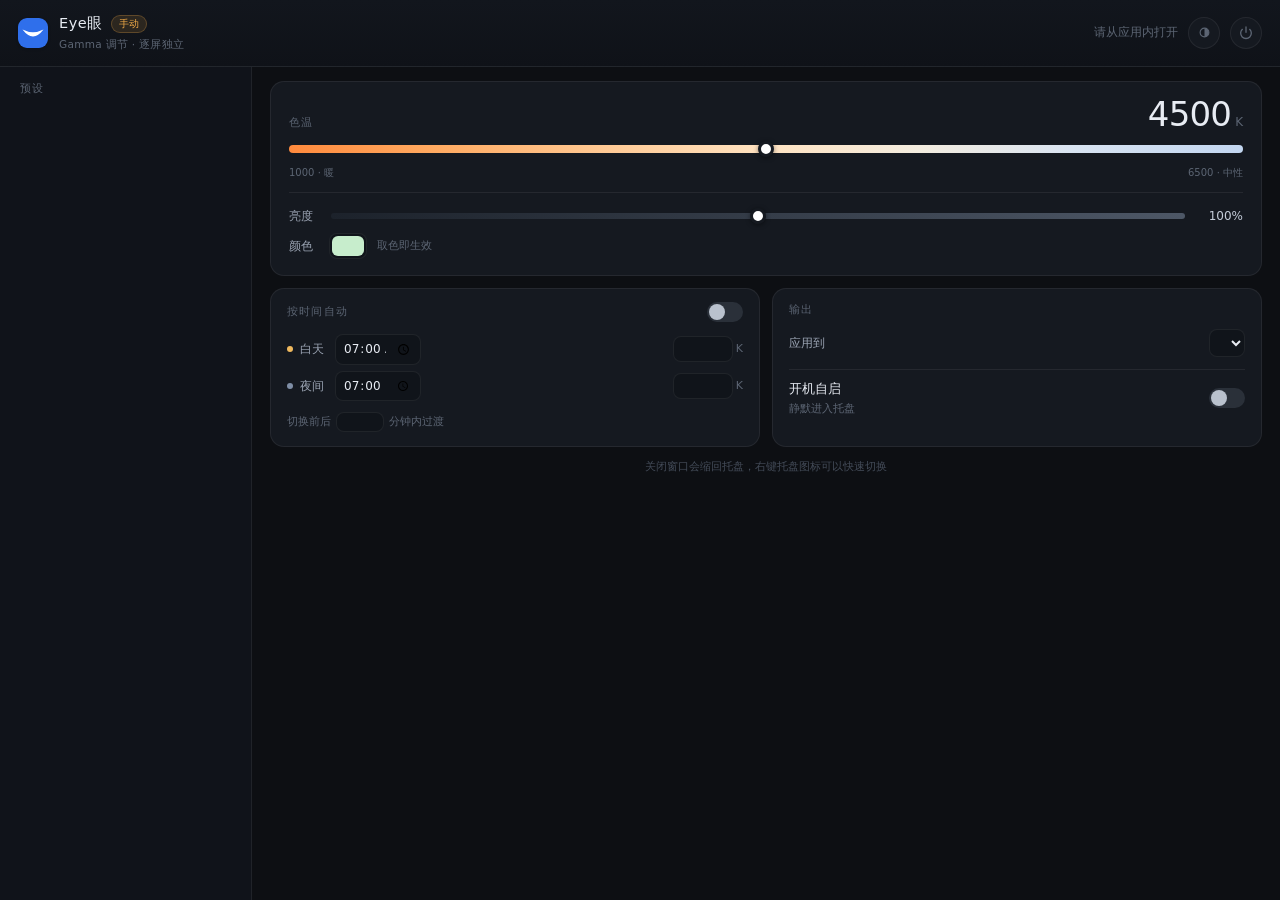
==== commit 4bbe4571: "feat: 品牌更名为 Eye眼，新增看门狗，去掉调试版控制台 - 品牌改为 Eye眼，图标重绘为蓝色底板 + 白色眼睑，生成脚本改用贝塞尔展平 - 新增 eyecare-watchdog：主程序被强" ====
--- a/app/ui/index.html
+++ b/app/ui/index.html
@@ -3,26 +3,19 @@
   <head>
     <meta charset="utf-8" />
     <meta name="viewport" content="width=device-width, initial-scale=1" />
-    <title>护眼</title>
+    <title>Eye眼</title>
     <link rel="stylesheet" href="style.css" />
   </head>
   <body>
     <header class="top">
       <div class="brand">
-        <svg class="mark" viewBox="0 0 32 32" aria-hidden="true">
-          <defs>
-            <linearGradient id="mk" x1="0" y1="0" x2="0" y2="1">
-              <stop offset="0" stop-color="#ffcd85" />
-              <stop offset="1" stop-color="#e27a2e" />
-            </linearGradient>
-          </defs>
-          <rect width="32" height="32" rx="9" fill="url(#mk)" />
-          <path d="M4.5 16 C8.5 9, 23.5 9, 27.5 16 C23.5 23, 8.5 23, 4.5 16 Z" fill="#281708" />
-          <circle cx="14.2" cy="14.4" r="1.5" fill="#fffaf0" />
+        <svg class="mark" viewBox="0 0 200 200" aria-hidden="true">
+          <rect width="200" height="200" rx="50" fill="currentColor" />
+          <path d="M30 77 Q100 169 170 77 Q100 113 30 77 Z" fill="#FFFFFF" />
         </svg>
         <div class="titles">
           <div class="title-row">
-            <h1>护眼</h1>
+            <h1>Eye眼</h1>
             <span id="mode" class="pill">手动</span>
           </div>
           <p class="sub">Gamma 调节 · 逐屏独立</p>
--- a/app/ui/style.css
+++ b/app/ui/style.css
@@ -23,6 +23,7 @@
   --accent: #f2ab47;
   --accent-soft: rgba(242, 171, 71, 0.12);
   --accent-line: rgba(242, 171, 71, 0.25);
+  --brand: #2f6feb;
   --warn-text: #dcbe8c;
   --warn-bg: rgba(242, 171, 71, 0.07);
 }
@@ -124,6 +125,7 @@
   flex: none;
   border-radius: 9px;
   box-shadow: 0 1px 3px rgba(0, 0, 0, 0.18);
+  color: var(--brand);
 }
 
 .titles {
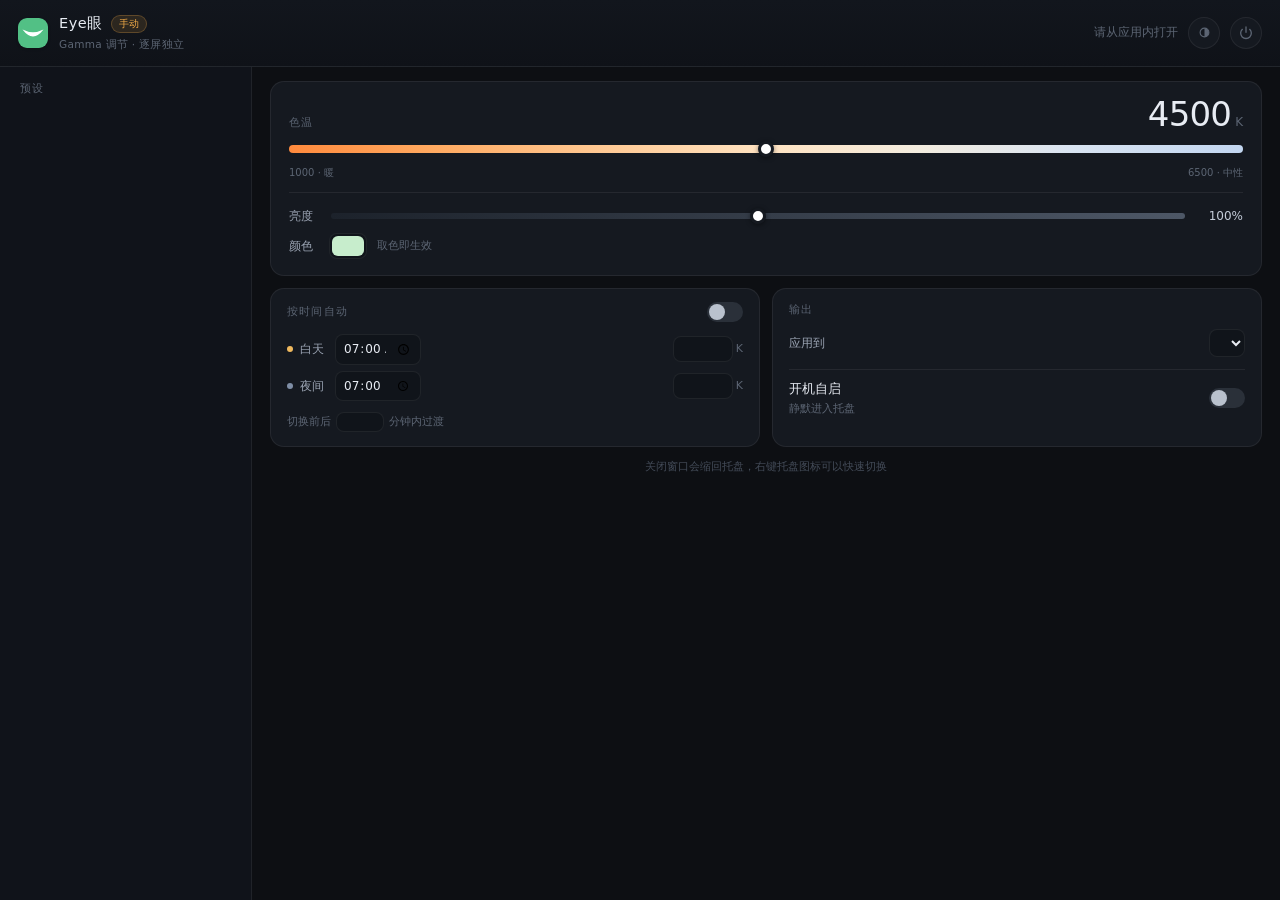
==== commit 693822be: "feat: 侧栏增加「恢复默认」，把移出的内置预设找回来 - 只有存在被移出的内置预设时才显示，平时不占位置 - 只清空 hidden_presets，用户自己保存的预设一条不动 - 恢复后同步重建托" ====
--- a/app/ui/index.html
+++ b/app/ui/index.html
@@ -71,7 +71,12 @@
 
     <div class="body">
       <aside class="side">
-        <div class="side-label">预设</div>
+        <div class="side-head">
+          <span class="side-label">预设</span>
+          <button id="restorePresets" class="mini-btn hidden" title="把移出的内置预设找回来">
+            恢复默认
+          </button>
+        </div>
         <div id="presets" class="preset-list"></div>
       </aside>
 
--- a/app/ui/style.css
+++ b/app/ui/style.css
@@ -23,38 +23,38 @@
   --accent: #f2ab47;
   --accent-soft: rgba(242, 171, 71, 0.12);
   --accent-line: rgba(242, 171, 71, 0.25);
-  --brand: #2f6feb;
+  --brand: #52c085;
   --warn-text: #dcbe8c;
   --warn-bg: rgba(242, 171, 71, 0.07);
 }
 
 :root[data-theme="light"] {
-  --bg: #f0ede7;
-  --surface: #fbf9f5;
-  --surface-2: #f3f0ea;
-  --line: rgba(40, 32, 20, 0.09);
-  --line-strong: rgba(40, 32, 20, 0.18);
-  --text: #23272e;
-  --text-soft: #464c56;
-  --dim: #5b6169;
-  --faint: #8a9099;
-  --label: #8f959e;
-  --foot: #a8adb5;
-  --hover: rgba(40, 32, 20, 0.045);
-  --track: #ddd8d0;
+  --bg: #f1f3f2;
+  --surface: #ffffff;
+  --surface-2: #f6f8f7;
+  --line: rgba(20, 32, 28, 0.08);
+  --line-strong: rgba(20, 32, 28, 0.16);
+  --text: #1c2226;
+  --text-soft: #47505a;
+  --dim: #5c6570;
+  --faint: #8b939d;
+  --label: #8b939d;
+  --foot: #a7aeb7;
+  --hover: rgba(20, 32, 28, 0.045);
+  --track: #e3e7e6;
   --knob: #ffffff;
-  --dim-a: #e2ddd4;
-  --dim-b: #c6bfb2;
-  --top-a: #faf8f4;
-  --top-b: #f1eee8;
-  --side-bg: #ebe7e0;
-  --scroll: #d6d0c6;
-  --shadow: 0 1px 2px rgba(60, 45, 25, 0.05), 0 4px 14px rgba(60, 45, 25, 0.05);
-  --accent: #c9761f;
-  --accent-soft: rgba(201, 118, 31, 0.1);
-  --accent-line: rgba(201, 118, 31, 0.28);
+  --dim-a: #e7eae9;
+  --dim-b: #c9cecd;
+  --top-a: #ffffff;
+  --top-b: #f7f9f8;
+  --side-bg: #edf0ef;
+  --scroll: #d5dad9;
+  --shadow: 0 1px 2px rgba(16, 32, 26, 0.04), 0 6px 18px rgba(16, 32, 26, 0.05);
+  --accent: #d1781c;
+  --accent-soft: rgba(209, 120, 28, 0.1);
+  --accent-line: rgba(209, 120, 28, 0.26);
   --warn-text: #8a5a18;
-  --warn-bg: rgba(201, 118, 31, 0.08);
+  --warn-bg: rgba(209, 120, 28, 0.08);
 }
 
 * {
@@ -261,13 +261,35 @@
   transition: background 0.2s;
 }
 
+.side-head {
+  display: flex;
+  align-items: center;
+  justify-content: space-between;
+  gap: 8px;
+  padding: 0 10px 8px;
+}
+
 .side-label {
-  padding: 0 10px 8px;
   font-size: 10.5px;
   letter-spacing: 1.2px;
   color: var(--label);
 }
 
+.mini-btn {
+  border: none;
+  background: transparent;
+  padding: 0;
+  color: var(--faint);
+  font-size: 10.5px;
+  font-family: inherit;
+  cursor: pointer;
+  transition: color 0.14s;
+}
+
+.mini-btn:hover {
+  color: var(--accent);
+}
+
 .preset-list {
   display: flex;
   flex-direction: column;
@@ -279,9 +301,9 @@
   align-items: center;
   gap: 10px;
   width: 100%;
-  padding: 8px 10px;
+  padding: 9px 10px;
   border: 1px solid transparent;
-  border-radius: 9px;
+  border-radius: 10px;
   background: transparent;
   cursor: pointer;
   text-align: left;
@@ -299,12 +321,17 @@
 }
 
 .sw {
-  width: 15px;
-  height: 15px;
+  width: 18px;
+  height: 18px;
   flex: none;
   border-radius: 50%;
-  border: 1px solid var(--line-strong);
-  box-shadow: inset 0 -3px 6px rgba(0, 0, 0, 0.16);
+  border: 1px solid rgba(16, 32, 26, 0.12);
+  box-shadow: inset 0 1px 2px rgba(255, 255, 255, 0.5), 0 1px 2px rgba(16, 32, 26, 0.12);
+}
+
+:root[data-theme="dark"] .sw {
+  border-color: rgba(255, 255, 255, 0.18);
+  box-shadow: inset 0 1px 2px rgba(255, 255, 255, 0.16), 0 1px 2px rgba(0, 0, 0, 0.4);
 }
 
 .p-name {
@@ -314,8 +341,8 @@
 }
 
 .p-val {
-  font-size: 10.5px;
-  color: var(--faint);
+  font-size: 11px;
+  color: var(--dim);
   font-variant-numeric: tabular-nums;
 }
 
@@ -326,6 +353,111 @@
 .p-item.active .p-val {
   color: var(--accent);
   opacity: 0.65;
+}
+
+/* 删除按钮：平时隐藏，鼠标移到这一行才出现 */
+.p-del {
+  width: 18px;
+  height: 18px;
+  flex: none;
+  display: grid;
+  place-items: center;
+  padding: 0;
+  border: none;
+  border-radius: 5px;
+  background: transparent;
+  color: var(--faint);
+  font-size: 14px;
+  line-height: 1;
+  font-family: inherit;
+  cursor: pointer;
+  opacity: 0;
+  transition: opacity 0.12s, background 0.12s, color 0.12s;
+}
+
+.p-item:hover .p-del,
+.p-item:focus-within .p-del {
+  opacity: 1;
+}
+
+.p-del:hover {
+  background: rgba(16, 32, 26, 0.07);
+  color: var(--text);
+}
+
+:root[data-theme="dark"] .p-del:hover {
+  background: rgba(255, 255, 255, 0.09);
+}
+
+.p-add {
+  margin-top: 4px;
+  width: 100%;
+  padding: 8px 10px;
+  border: 1px dashed var(--line-strong);
+  border-radius: 10px;
+  background: transparent;
+  color: var(--faint);
+  font-family: inherit;
+  font-size: 11.5px;
+  text-align: left;
+  cursor: pointer;
+  transition: color 0.14s, border-color 0.14s, background 0.14s;
+}
+
+.p-add:hover {
+  color: var(--text-soft);
+  border-color: var(--accent-line);
+  background: var(--hover);
+}
+
+.p-form {
+  display: flex;
+  gap: 6px;
+  padding: 8px 2px 2px;
+}
+
+.p-form input {
+  flex: 1;
+  min-width: 0;
+  background: var(--surface-2);
+  border: 1px solid var(--line);
+  border-radius: 8px;
+  color: var(--text);
+  font-size: 12px;
+  font-family: inherit;
+  padding: 5px 8px;
+  outline: none;
+}
+
+.p-form input:focus {
+  border-color: var(--accent-line);
+}
+
+.p-form button {
+  flex: none;
+  padding: 4px 9px;
+  border: 1px solid var(--line);
+  border-radius: 8px;
+  background: var(--surface-2);
+  color: var(--text-soft);
+  font-size: 11.5px;
+  font-family: inherit;
+  cursor: pointer;
+  transition: background 0.14s, color 0.14s;
+}
+
+.p-form button:hover {
+  background: var(--hover);
+}
+
+.p-form button.primary {
+  background: var(--accent);
+  border-color: transparent;
+  color: #ffffff;
+}
+
+.p-form button.primary:hover {
+  filter: brightness(1.06);
 }
 
 /* ---------- 右侧主区 ---------- */
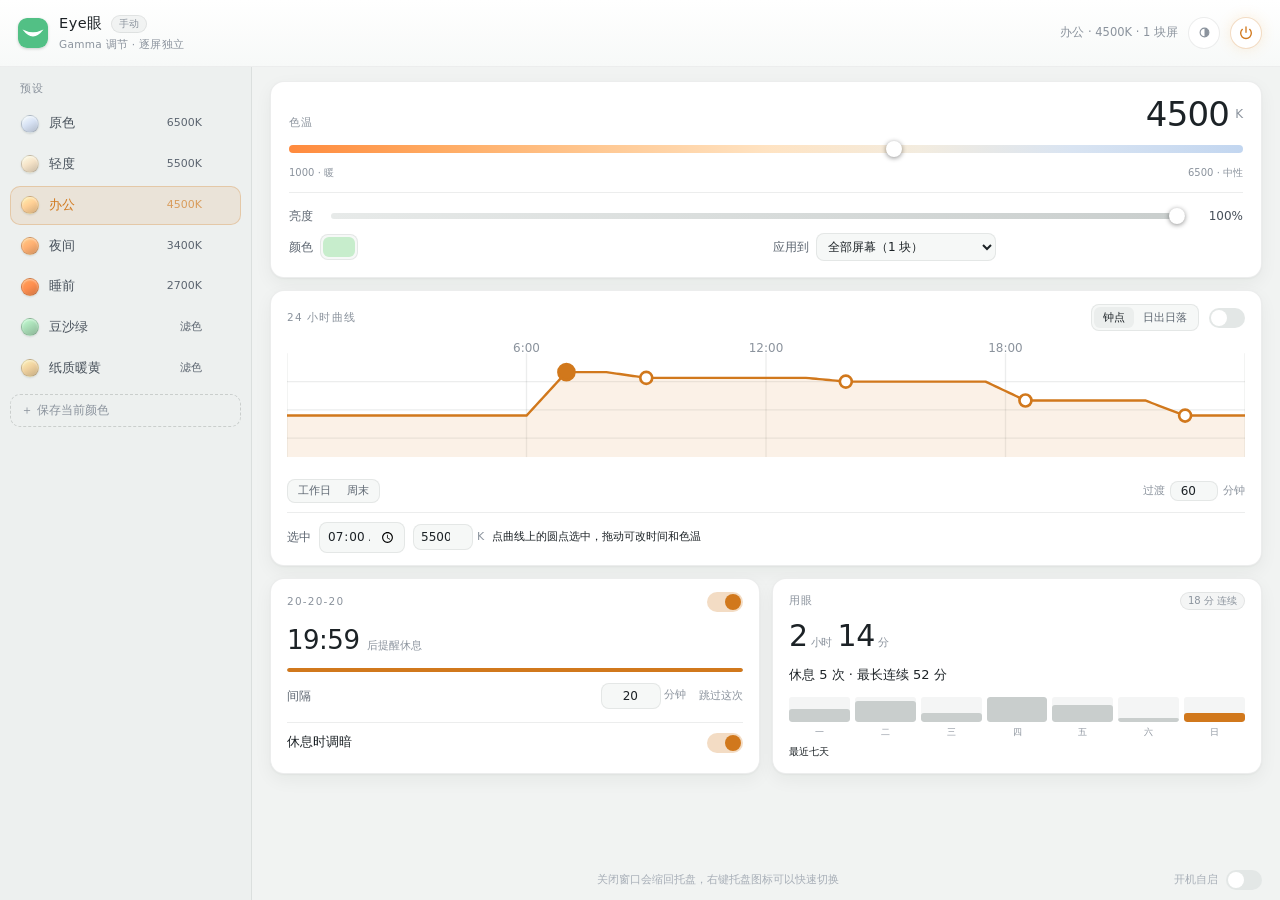
==== commit 33bbd7db: "feat: 24 小时曲线、日出日落、20-20-20 与用眼记录 - 按时间自动从「白天/夜间两档」扩展成多锚点曲线：锚点之间保持，   临近下一个锚点才按设定分钟数过渡，不会一整天都在缓慢变色 -" ====
--- a/app/ui/index.html
+++ b/app/ui/index.html
@@ -69,6 +69,12 @@
       检测到有屏幕开启了 HDR，那块屏上色温调整不会生效。
     </div>
 
+    <div id="break-banner" class="break-banner hidden">
+      <span class="banner-title">该抬头看看远处了</span>
+      <span id="bannerCount" class="banner-count">20</span>
+      <button id="bannerClose" class="banner-btn">知道了</button>
+    </div>
+
     <div class="body">
       <aside class="side">
         <div class="side-head">
@@ -81,13 +87,14 @@
       </aside>
 
       <main class="main">
+        <div class="main-scroll">
         <section class="hero">
           <div class="hero-head">
             <div class="hero-head-left">
               <span class="label">色温</span>
               <span id="autoNote" class="tag hidden">自动接管中</span>
             </div>
-            <span class="big"><span id="kelvinNum">4500</span><i>K</i></span>
+            <span class="big" id="heroValue"><span id="kelvinNum">4500</span><i>K</i></span>
           </div>
           <input id="kelvin" class="range-temp" type="range" min="1000" max="6500" step="50" />
           <div class="scale">
@@ -101,67 +108,129 @@
               <input id="brightness" class="range-dim" type="range" min="20" max="100" />
               <span id="brightnessVal" class="val">100%</span>
             </div>
-            <div class="row">
-              <label for="color">颜色</label>
-              <input id="color" type="color" value="#c7edcc" />
-              <span class="val muted">取色即生效</span>
+            <div class="row split">
+              <span class="half">
+                <label for="color">颜色</label>
+                <input id="color" type="color" value="#c7edcc" />
+              </span>
+              <span class="half">
+                <label for="target">应用到</label>
+                <select id="target"></select>
+              </span>
             </div>
           </div>
         </section>
 
-        <div class="grid2">
-          <section class="panel">
-            <div class="panel-head">
-              <h2>按时间自动</h2>
+        <!-- ------------------------------------------------------- 24 小时曲线 -->
+        <section class="panel curve-panel">
+          <div class="panel-head">
+            <h2>24 小时曲线</h2>
+            <div class="head-tools">
+              <div class="seg" id="modeSeg">
+                <button type="button" data-mode="clock">钟点</button>
+                <button type="button" data-mode="sun">日出日落</button>
+              </div>
               <label class="switch">
                 <input id="auto" type="checkbox" />
                 <span class="slider"></span>
               </label>
             </div>
-
-            <div class="time-row">
-              <span class="dot day"></span>
-              <span class="time-label">白天</span>
-              <input id="dayStart" type="time" value="07:00" />
-              <input id="dayK" class="num" type="number" min="1000" max="6500" step="100" />
-              <span class="unit">K</span>
-            </div>
-            <div class="time-row">
-              <span class="dot night"></span>
-              <span class="time-label">夜间</span>
-              <input id="nightStart" type="time" value="19:00" />
-              <input id="nightK" class="num" type="number" min="1000" max="6500" step="100" />
-              <span class="unit">K</span>
-            </div>
-            <p class="hint">
-              切换前后 <input id="transition" class="num small" type="number" min="0" max="180" step="10" /> 分钟内过渡
-            </p>
-          </section>
-
+          </div>
+
+          <div class="curve-wrap">
+            <svg id="curve" viewBox="0 0 720 100" preserveAspectRatio="xMidYMid meet">
+              <g id="curveGrid"></g>
+              <path id="curveArea" class="curve-area" d="" />
+              <path id="curveLine" class="curve-line" d="" />
+              <g id="curveMarks"></g>
+              <line id="curveNow" class="curve-now" x1="0" y1="10" x2="0" y2="88" />
+              <g id="curveDots"></g>
+            </svg>
+          </div>
+
+          <div class="curve-foot">
+            <div class="seg small" id="daySeg">
+              <button type="button" data-day="weekday">工作日</button>
+              <button type="button" data-day="weekend">周末</button>
+            </div>
+            <span id="dayNote" class="muted"></span>
+            <label class="hint right">
+              过渡
+              <input id="transition" class="num small" type="number" min="0" max="180" step="10" />
+              分钟
+            </label>
+          </div>
+
+          <div class="anchor-bar">
+            <span class="row-label">选中</span>
+            <input id="anchorTime" type="time" />
+            <input id="anchorK" class="num" type="number" min="1000" max="6500" step="50" />
+            <span class="unit">K</span>
+            <span id="anchorHint" class="muted">点曲线上的圆点选中，拖动可改时间和色温</span>
+          </div>
+        </section>
+
+        <div class="grid2">
+          <!-- ------------------------------------------------------- 20-20-20 -->
           <section class="panel">
             <div class="panel-head">
-              <h2>输出</h2>
-            </div>
-
-            <div class="field">
-              <label for="target">应用到</label>
-              <select id="target"></select>
-            </div>
-
-            <div class="switch-row">
+              <h2>20-20-20</h2>
+              <label class="switch">
+                <input id="breakOn" type="checkbox" />
+                <span class="slider"></span>
+              </label>
+            </div>
+
+            <div class="clock">
+              <span id="breakTime" class="clock-num">20:00</span>
+              <span id="breakCap" class="clock-cap">后提醒休息</span>
+            </div>
+            <div class="bar"><div id="breakBar" class="bar-fill"></div></div>
+
+            <div class="time-row compact">
+              <span class="time-label">间隔</span>
+              <input id="workMinutes" class="num" type="number" min="1" max="180" step="1" />
+              <span class="unit">分钟</span>
+              <button id="skip" class="mini-btn end">跳过这次</button>
+            </div>
+
+            <div class="switch-row tight">
               <div class="switch-text">
-                <div class="switch-title">开机自启</div>
-                <div class="switch-desc">静默进入托盘</div>
+                <div class="switch-title">休息时调暗</div>
               </div>
               <label class="switch">
-                <input id="autostart" type="checkbox" />
+                <input id="dimScreen" type="checkbox" />
                 <span class="slider"></span>
               </label>
             </div>
           </section>
-        </div>
-
-        <p class="foot">关闭窗口会缩回托盘，右键托盘图标可以快速切换</p>
+
+          <!-- ----------------------------------------------------------- 用眼 -->
+          <section class="panel">
+            <div class="panel-head">
+              <h2>用眼</h2>
+              <span id="streakPill" class="pill off">未开始</span>
+            </div>
+
+            <p class="stats-big">
+              <span id="todayHours">0</span><i>小时</i><span id="todayMins">0</span><i>分</i>
+            </p>
+            <p id="todayMeta" class="muted">今天还没有记录</p>
+            <div id="weekBars" class="week-bars"></div>
+            <p class="muted week-cap">最近七天</p>
+          </section>
+        </div>
+
+        </div>
+
+        <footer class="foot">
+          <span class="foot-text">关闭窗口会缩回托盘，右键托盘图标可以快速切换</span>
+          <span class="foot-label">开机自启</span>
+          <label class="switch">
+            <input id="autostart" type="checkbox" />
+            <span class="slider"></span>
+          </label>
+        </footer>
       </main>
     </div>
 
--- a/app/ui/style.css
+++ b/app/ui/style.css
@@ -840,9 +840,458 @@
 }
 
 .foot {
+  display: flex;
+  align-items: center;
+  gap: 8px;
   margin: 0;
-  padding-bottom: 2px;
-  text-align: center;
+  padding: 2px 2px 4px;
   font-size: 10.5px;
   color: var(--foot);
 }
+
+.foot-text {
+  flex: 1;
+  text-align: center;
+}
+
+.foot-label {
+  color: var(--foot);
+  flex: none;
+}
+
+/* ============================================================ 0.2 新增部分 */
+
+/* ---------- 分段选择 ---------- */
+
+.head-tools {
+  display: flex;
+  align-items: center;
+  gap: 10px;
+}
+
+.seg {
+  display: inline-flex;
+  background: var(--surface-2);
+  border: 1px solid var(--line);
+  border-radius: 8px;
+  padding: 2px;
+}
+
+.seg button {
+  border: none;
+  background: transparent;
+  color: var(--dim);
+  font-size: 11px;
+  font-family: inherit;
+  padding: 3px 9px;
+  border-radius: 6px;
+  cursor: pointer;
+  white-space: nowrap;
+}
+
+.seg button:hover {
+  color: var(--text);
+}
+
+.seg button.active {
+  background: var(--hover);
+  color: var(--text);
+}
+
+.seg.small button {
+  font-size: 10.5px;
+  padding: 2px 8px;
+}
+
+.seg.disabled {
+  opacity: 0.4;
+  pointer-events: none;
+}
+
+/* ---------- 色温大数字：滤色模式 ---------- */
+
+.big {
+  display: flex;
+  align-items: center;
+  gap: 8px;
+}
+
+.hero-dot {
+  width: 20px;
+  height: 20px;
+  border-radius: 50%;
+  border: 1px solid var(--line-strong);
+  flex: none;
+}
+
+.big.filtered {
+  font-size: 22px;
+}
+
+.big.filtered i {
+  font-size: 13px;
+  color: var(--text-soft);
+  margin-left: 0;
+}
+
+/* ---------- 曲线 ---------- */
+
+.curve-panel {
+  padding-bottom: 12px;
+}
+
+/* aspect-ratio 让 viewBox 等比缩放：圆点不会因为容器变宽被拉成椭圆 */
+.curve-wrap svg {
+  display: block;
+  width: 100%;
+  aspect-ratio: 720 / 132;
+  touch-action: none;
+}
+
+.curve-area {
+  fill: var(--accent-soft);
+  pointer-events: none;
+}
+
+.curve-line {
+  fill: none;
+  stroke: var(--accent);
+  stroke-width: 1.8;
+  stroke-linejoin: round;
+  stroke-linecap: round;
+  pointer-events: none;
+}
+
+.grid-h,
+.grid-v {
+  stroke: var(--line);
+  stroke-width: 1;
+}
+
+.grid-label {
+  fill: var(--faint);
+  font-size: 9px;
+  font-family: inherit;
+}
+
+.grid-sun {
+  stroke: var(--accent);
+  stroke-width: 1;
+  stroke-dasharray: 2 4;
+  opacity: 0.5;
+}
+
+.grid-sun-label {
+  fill: var(--accent);
+  font-size: 9px;
+  font-family: inherit;
+  opacity: 0.85;
+}
+
+.curve-now {
+  stroke: var(--line-strong);
+  stroke-width: 1;
+  stroke-dasharray: 3 3;
+  opacity: 0;
+  pointer-events: none;
+}
+
+.curve-now.live {
+  opacity: 0.75;
+}
+
+.anchor-dot {
+  fill: var(--surface);
+  stroke: var(--accent);
+  stroke-width: 2;
+  cursor: grab;
+}
+
+.anchor-dot:hover {
+  fill: var(--accent-soft);
+}
+
+.anchor-dot.active {
+  fill: var(--accent);
+}
+
+.anchor-dot.locked {
+  cursor: default;
+  stroke: var(--faint);
+}
+
+.curve-foot {
+  display: flex;
+  align-items: center;
+  gap: 10px;
+  margin-top: 6px;
+}
+
+.curve-foot .muted {
+  flex: 1;
+  min-width: 0;
+  font-size: 10.5px;
+}
+
+.muted.clickable {
+  cursor: pointer;
+  text-decoration: underline dotted;
+}
+
+.muted.clickable:hover {
+  color: var(--accent);
+}
+
+.hint.right {
+  margin: 0 0 0 auto;
+}
+
+.anchor-bar {
+  display: flex;
+  align-items: center;
+  gap: 8px;
+  margin-top: 9px;
+  padding-top: 9px;
+  border-top: 1px solid var(--line);
+}
+
+.anchor-bar .muted {
+  flex: 1;
+  min-width: 0;
+  font-size: 10.5px;
+}
+
+.row-label {
+  font-size: 12px;
+  color: var(--dim);
+  flex: none;
+}
+
+/* ---------- 20-20-20 ---------- */
+
+.time-row.compact {
+  margin-top: 8px;
+}
+
+.time-row .num {
+  margin-left: auto;
+}
+
+.mini-btn.end {
+  margin-left: 6px;
+}
+
+.clock {
+  display: flex;
+  align-items: baseline;
+  gap: 8px;
+}
+
+.clock-num {
+  font-size: 26px;
+  font-weight: 300;
+  letter-spacing: -0.5px;
+  font-variant-numeric: tabular-nums;
+}
+
+.clock-cap {
+  font-size: 10.5px;
+  color: var(--faint);
+}
+
+.bar {
+  height: 4px;
+  border-radius: 2px;
+  background: var(--track);
+  overflow: hidden;
+  margin-top: 8px;
+}
+
+.bar-fill {
+  height: 100%;
+  width: 100%;
+  background: var(--accent);
+  border-radius: 2px;
+  transition: width 0.9s linear;
+}
+
+.switch-row.tight {
+  margin-top: 10px;
+  padding-top: 10px;
+  border-top: 1px solid var(--line);
+}
+
+/* ---------- 用眼 ---------- */
+
+.stats-big {
+  margin: 0 0 2px;
+  font-size: 30px;
+  font-weight: 300;
+  letter-spacing: -0.5px;
+  line-height: 1.1;
+  font-variant-numeric: tabular-nums;
+}
+
+.stats-big i {
+  font-style: normal;
+  font-size: 11px;
+  color: var(--faint);
+  margin: 0 6px 0 3px;
+}
+
+.week-bars {
+  display: flex;
+  gap: 5px;
+  margin-top: 10px;
+  height: 42px;
+}
+
+.week-col {
+  flex: 1;
+  display: flex;
+  flex-direction: column;
+  gap: 4px;
+  min-width: 0;
+}
+
+.week-track {
+  flex: 1;
+  display: flex;
+  align-items: flex-end;
+  /* 用最淡的那层当底，没有数据时不会出现七个显眼的空盒子 */
+  background: var(--hover);
+  border-radius: 3px;
+  overflow: hidden;
+}
+
+.week-fill {
+  width: 100%;
+  background: var(--dim-b);
+  border-radius: 3px;
+  transition: height 0.3s;
+}
+
+.week-col.today .week-fill {
+  background: var(--accent);
+}
+
+.week-day {
+  font-size: 9px;
+  color: var(--faint);
+  text-align: center;
+}
+
+.week-cap {
+  margin: 5px 0 0;
+  font-size: 10px;
+}
+
+/* ---------- 休息横幅 ---------- */
+
+.break-banner {
+  flex: none;
+  display: flex;
+  align-items: center;
+  gap: 10px;
+  padding: 9px 18px;
+  background: var(--accent-soft);
+  border-bottom: 1px solid var(--accent-line);
+}
+
+.banner-title {
+  flex: 1;
+  font-size: 12.5px;
+  color: var(--text);
+}
+
+.banner-count {
+  font-size: 20px;
+  font-weight: 300;
+  color: var(--accent);
+  font-variant-numeric: tabular-nums;
+}
+
+.banner-btn {
+  border: 1px solid var(--accent-line);
+  background: transparent;
+  color: var(--accent);
+  border-radius: 8px;
+  padding: 4px 10px;
+  font-size: 11px;
+  font-family: inherit;
+  cursor: pointer;
+}
+
+/* ---------- 布局修补 ---------- */
+
+/* 曲线压扁一点，给下面的两个面板留高度 */
+.curve-wrap svg {
+  aspect-ratio: 720 / 100;
+}
+
+/* 色温数字和单位之间不要拉太开 */
+.big {
+  gap: 6px;
+}
+
+.big i {
+  margin-left: 0;
+}
+
+/* 中文标签不要折行 */
+.row label,
+.time-label,
+.row-label {
+  white-space: nowrap;
+}
+
+/* 颜色和「应用到」共用一行 */
+.row.split {
+  display: flex;
+  gap: 14px;
+}
+
+.row.split .half {
+  display: flex;
+  align-items: center;
+  gap: 7px;
+  flex: 1;
+  min-width: 0;
+}
+
+.row.split .half select {
+  flex: 1;
+  min-width: 0;
+}
+
+.row.split .half label {
+  width: auto;
+}
+
+/* 右侧两个面板顶部对齐，底部留白一致 */
+.grid2 {
+  align-items: stretch;
+}
+
+/* ---------- 主区滚动：页脚固定在底部，不跟着内容滚 ---------- */
+
+.main {
+  padding: 0;
+  gap: 0;
+  overflow: hidden;
+}
+
+.main-scroll {
+  flex: 1;
+  min-height: 0;
+  overflow-y: auto;
+  display: flex;
+  flex-direction: column;
+  gap: 12px;
+  padding: 14px 18px 6px;
+}
+
+.foot {
+  flex: none;
+  padding: 6px 18px 10px;
+}
